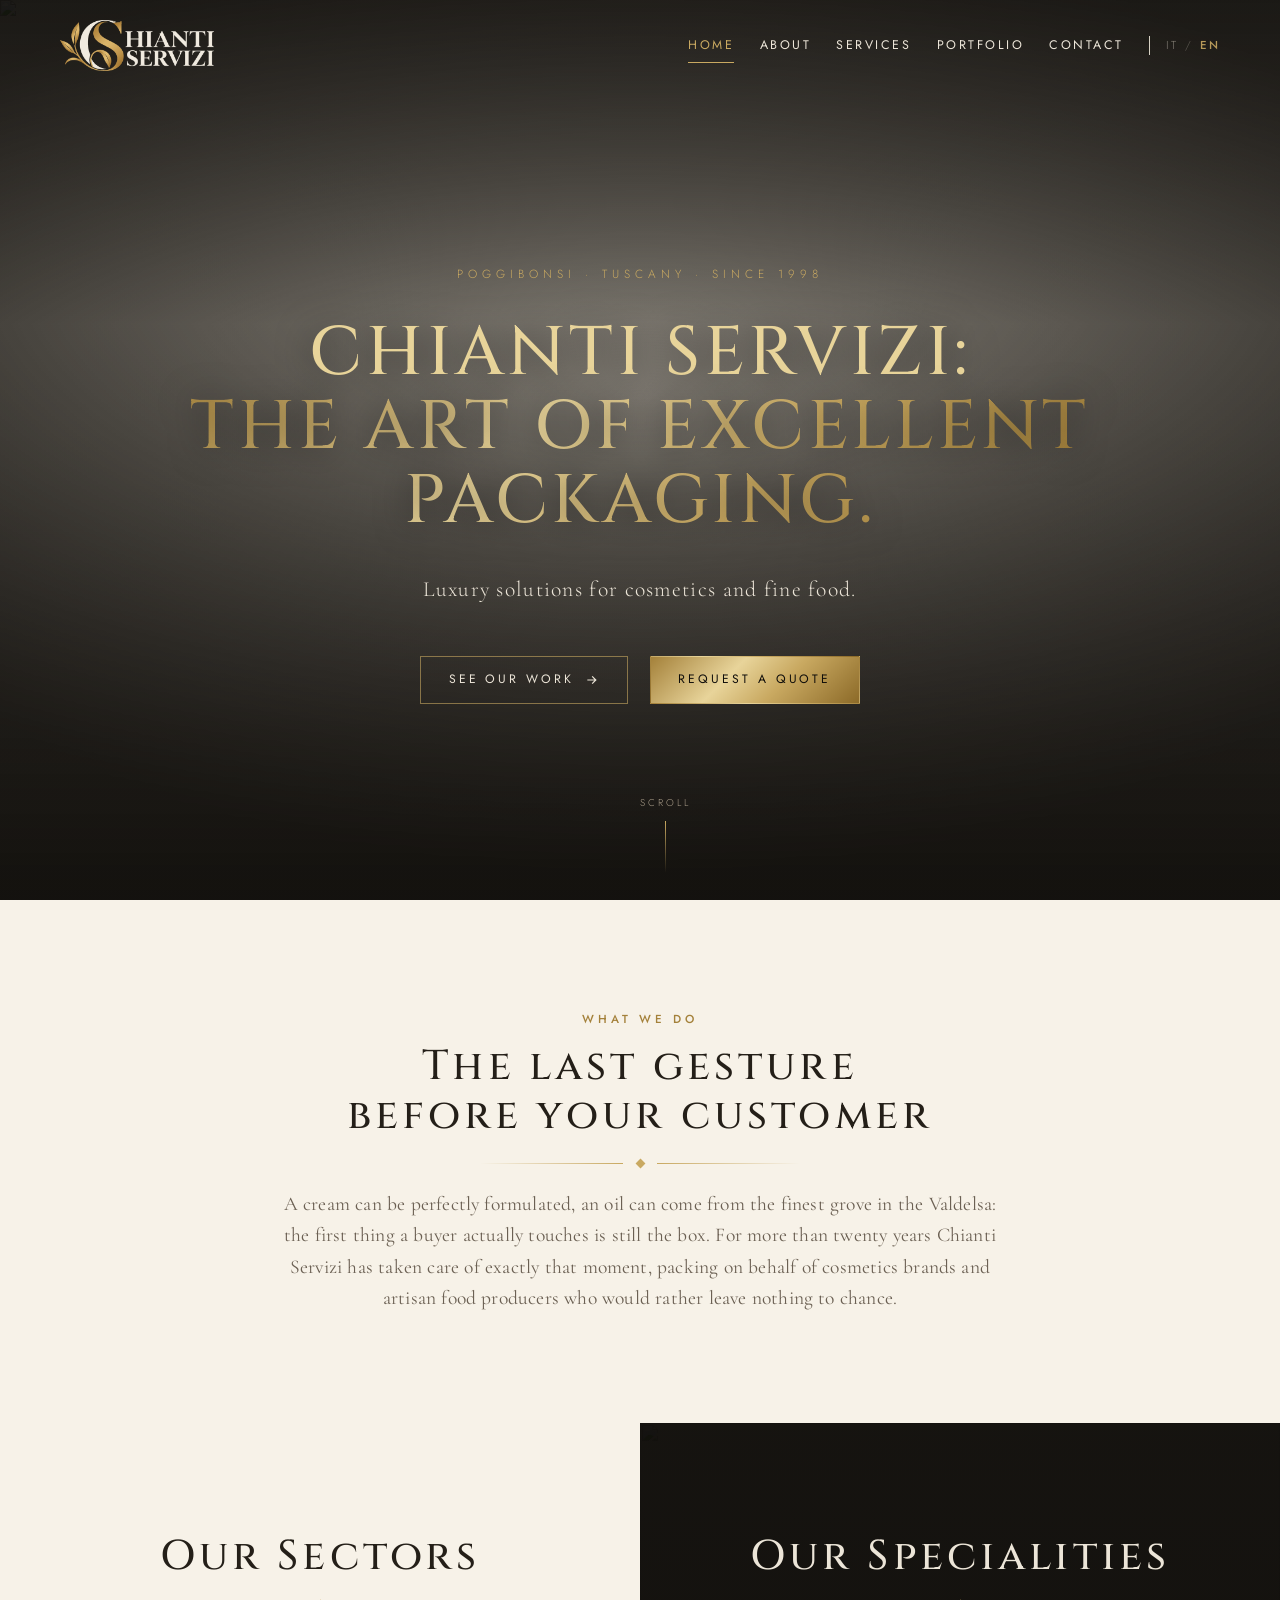
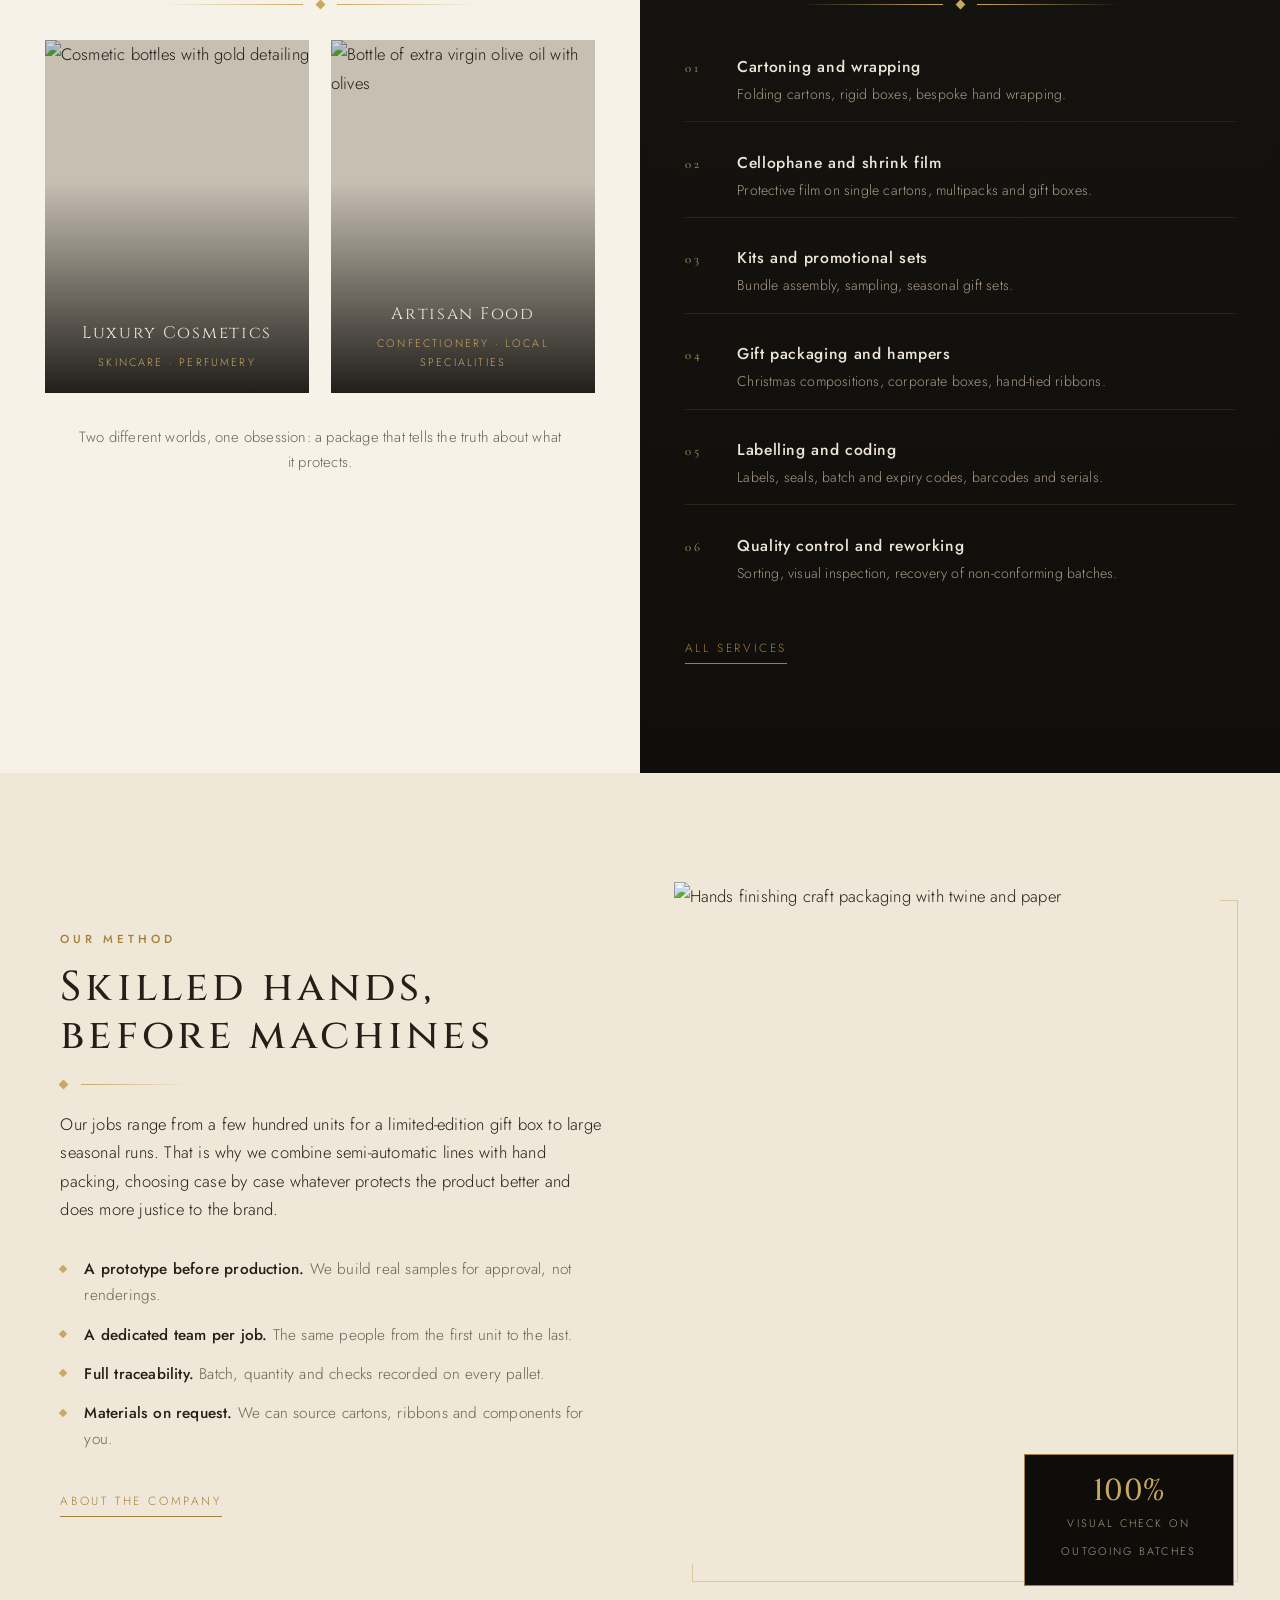
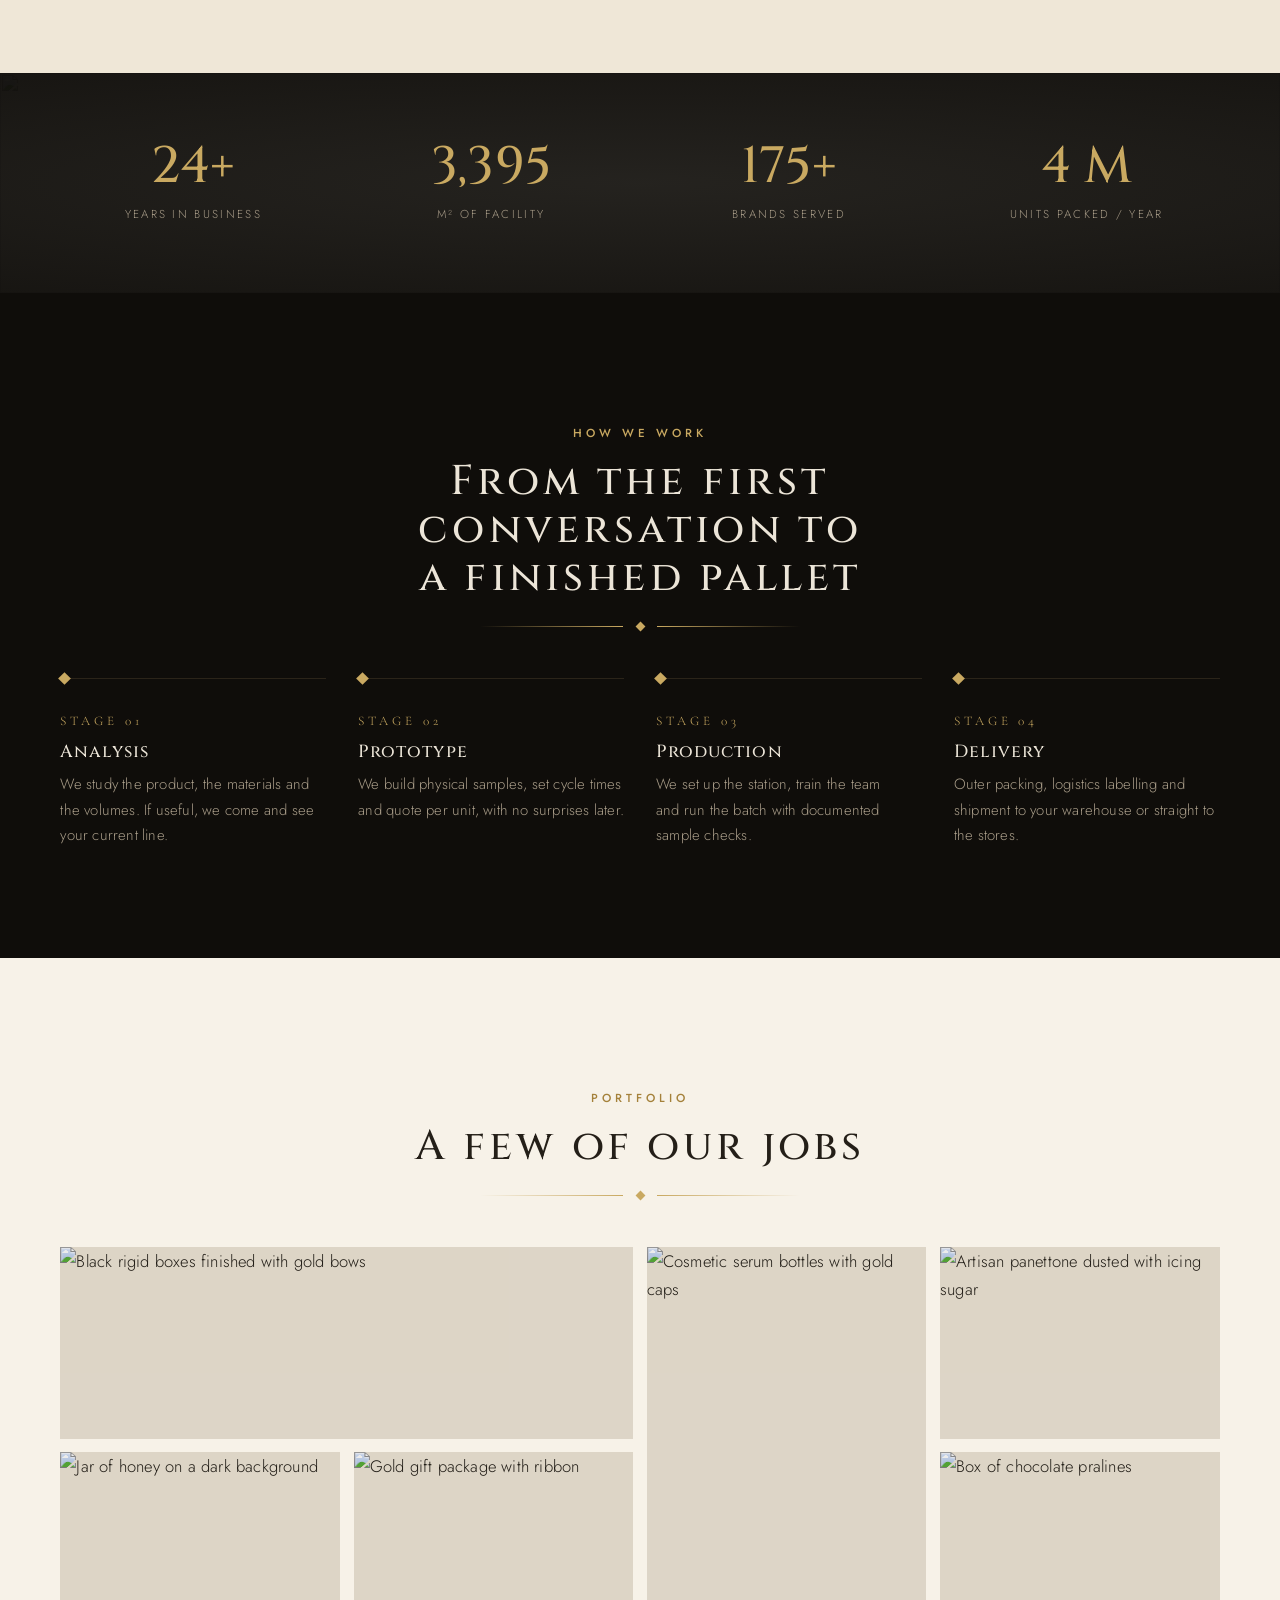
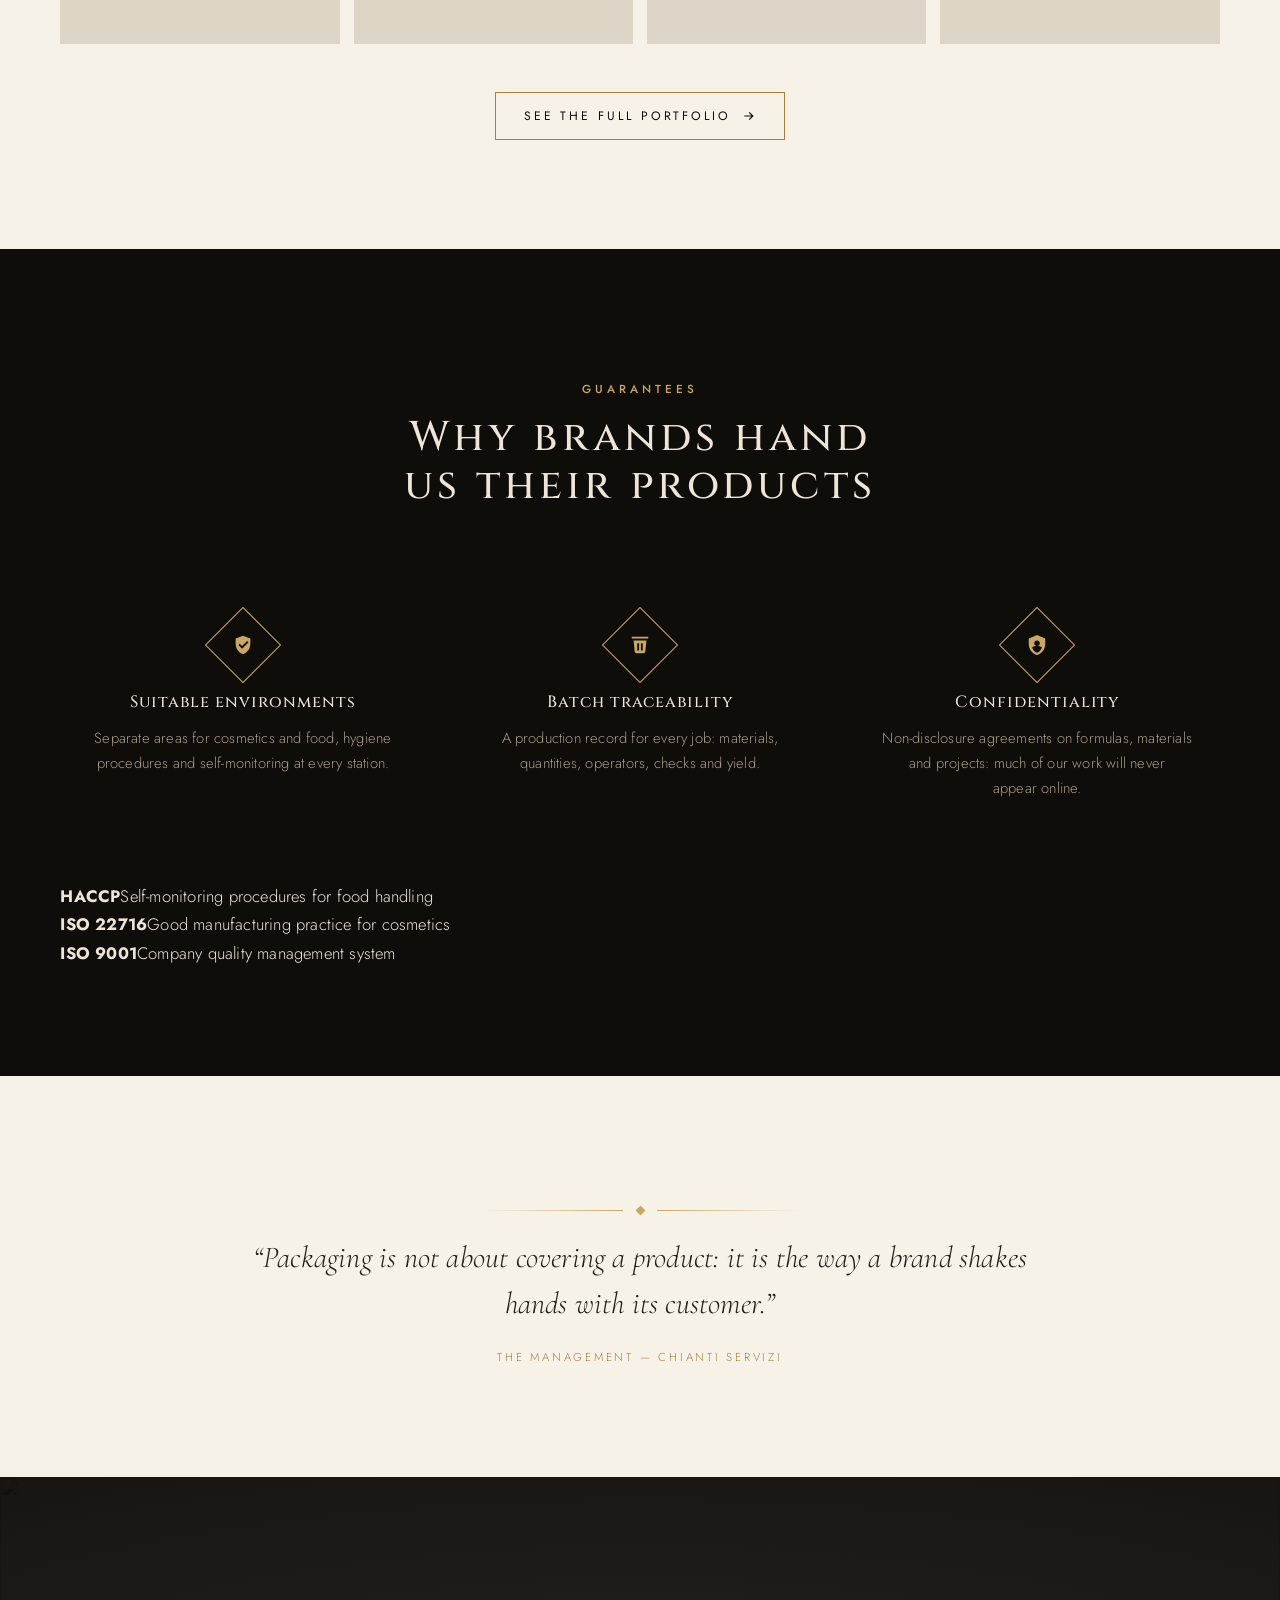
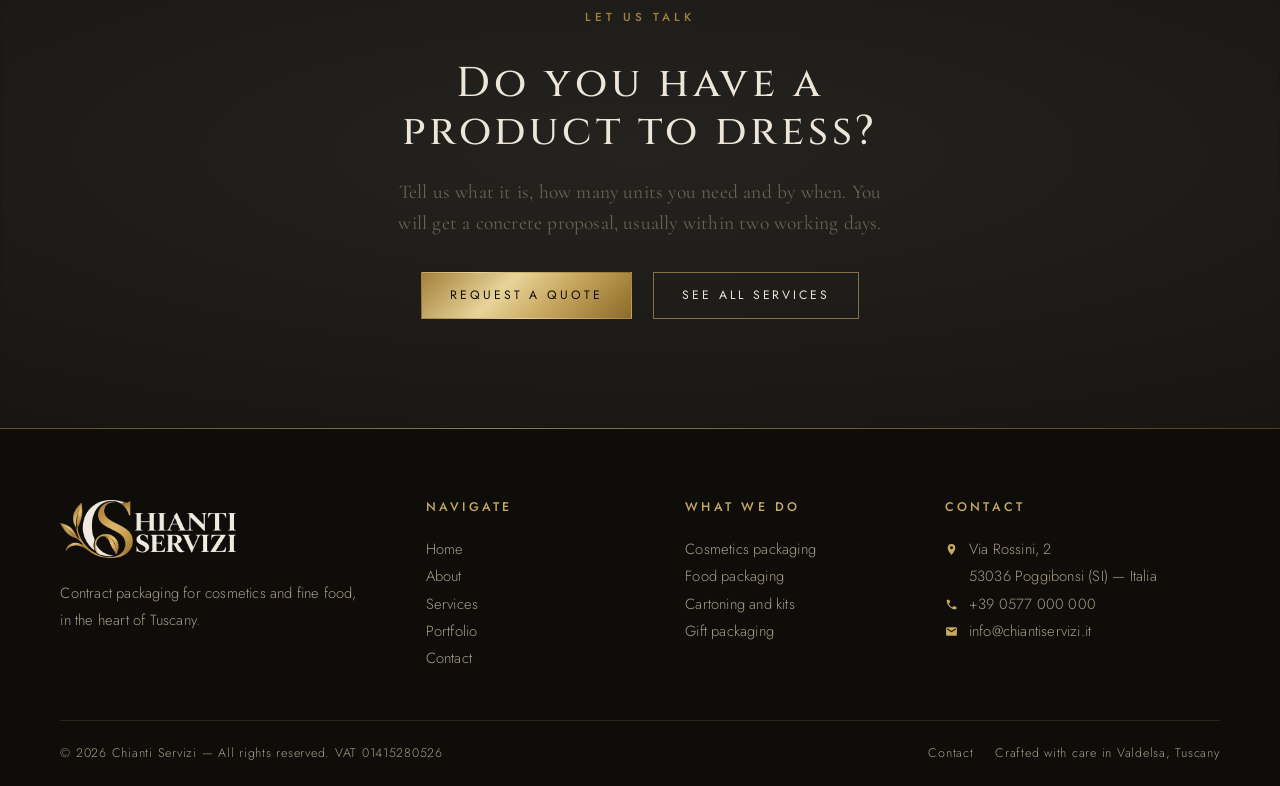
==== en/index.html @ 075366fb "primo push sito chianti servizi" ====
<!DOCTYPE html>
<html lang="en" class="no-js">
<head>
<meta charset="utf-8">
<meta name="viewport" content="width=device-width, initial-scale=1">
<title>Chianti Servizi | Fine Contract Packaging | Cosmetics &amp; Food</title>
<meta name="description" content="Contract packaging for cosmetics and fine food in Poggibonsi, Tuscany. Cartoning, cellophane wrapping, promotional kits, rigid boxes and hand-finished gift packaging.">
<meta name="theme-color" content="#0f0d0a">
<link rel="canonical" href="./index.html">
<link rel="alternate" hreflang="it" href="../index.html">
<link rel="alternate" hreflang="en" href="./index.html">
<link rel="icon" href="../assets/img/favicon-32.png" sizes="32x32">
<link rel="apple-touch-icon" href="../assets/img/apple-touch-icon.png">

<meta property="og:type" content="website">
<meta property="og:locale" content="en_GB">
<meta property="og:title" content="Chianti Servizi | The art of excellent packaging">
<meta property="og:description" content="Luxury packaging solutions for cosmetics and fine food, in the heart of Tuscany.">
<meta property="og:image" content="https://images.unsplash.com/photo-1632452479455-e3d5e3159b63?auto=format&fit=crop&w=1200&h=630&q=80">
<meta name="twitter:card" content="summary_large_image">

<link rel="preconnect" href="https://fonts.googleapis.com">
<link rel="preconnect" href="https://fonts.gstatic.com" crossorigin>
<link rel="preconnect" href="https://images.unsplash.com">
<link href="https://fonts.googleapis.com/css2?family=Cinzel:wght@400;500;600&family=Cormorant+Garamond:ital,wght@0,300;0,400;0,500;1,300;1,400&family=Jost:wght@300;400;500&display=swap" rel="stylesheet">

<link rel="stylesheet" href="../assets/css/base.css">
<link rel="stylesheet" href="../assets/css/layout.css">
<link rel="stylesheet" href="../assets/css/components.css">
<link rel="stylesheet" href="../assets/css/pages/home.css">
<script>document.documentElement.className = document.documentElement.className.replace('no-js', 'has-js');</script>

<script type="application/ld+json">
{
  "@context": "https://schema.org",
  "@type": "LocalBusiness",
  "name": "Chianti Servizi",
  "description": "Contract packaging for the cosmetics and food industries.",
  "address": {
    "@type": "PostalAddress",
    "streetAddress": "Via Rossini, 2",
    "postalCode": "53036",
    "addressLocality": "Poggibonsi",
    "addressRegion": "SI",
    "addressCountry": "IT"
  },
  "geo": { "@type": "GeoCoordinates", "latitude": 43.4686, "longitude": 11.1474 },
  "telephone": "+39 0577 000 000",
  "email": "info@chiantiservizi.it",
  "vatID": "01415280526"
}
</script>
</head>

<body data-lang="en" data-base="../" data-page="home" data-header="over">

<div data-slot="header"></div>
<script src="../assets/js/config.js"></script>
<script src="../assets/js/layout.js"></script>

<noscript>
  <p class="noscript-nav">
    <a href="index.html">Home</a><a href="about.html">About</a><a href="services.html">Services</a><a href="portfolio.html">Portfolio</a><a href="contact.html">Contact</a>
  </p>
</noscript>

<main id="main">

  <!-- ============ HERO ============ -->
  <section class="hero">
    <div class="hero__media">
      <img src="https://images.unsplash.com/photo-1632452479455-e3d5e3159b63?auto=format&fit=crop&w=2000&q=80"
           alt="Cosmetic bottles and jars with gold finishes on a dark background" width="2000" height="1333" fetchpriority="high">
    </div>
    <div class="hero__content">
      <p class="hero__kicker">Poggibonsi &middot; Tuscany &middot; since 1998</p>
      <h1>Chianti Servizi: <span class="gold-text">the art of excellent packaging.</span></h1>
      <p class="hero__sub">Luxury solutions for cosmetics and fine food.</p>
      <div class="hero__actions">
        <a class="btn btn--light" href="portfolio.html">
          See our work
          <svg viewBox="0 0 24 24" aria-hidden="true"><path d="M13 5l7 7-7 7-1.4-1.4 4.6-4.6H4v-2h12.2l-4.6-4.6z"/></svg>
        </a>
        <a class="btn btn--gold" href="contact.html">Request a quote</a>
      </div>
    </div>
    <a class="scroll-cue" href="#manifesto" aria-label="Scroll to the next section">
      <span>Scroll</span>
      <span class="scroll-cue__line" aria-hidden="true"></span>
    </a>
  </section>

  <!-- ============ MANIFESTO ============ -->
  <section class="sec sec--cream" id="manifesto">
    <div class="wrap wrap--narrow center">
      <p class="kicker" data-reveal>What we do</p>
      <h2 data-reveal style="--reveal-delay:80ms">The last gesture before your customer</h2>
      <div class="orn orn--tight" data-reveal style="--reveal-delay:140ms"><i></i></div>
      <p class="lead" data-reveal style="--reveal-delay:200ms">
        A cream can be perfectly formulated, an oil can come from the finest grove in the Valdelsa:
        the first thing a buyer actually touches is still the box. For more than twenty years
        Chianti Servizi has taken care of exactly that moment, packing on behalf of cosmetics brands
        and artisan food producers who would rather leave nothing to chance.
      </p>
    </div>
  </section>

  <!-- ============ SECTORS + SPECIALITIES ============ -->
  <section class="duo">

    <div class="duo__side duo__side--light">
      <div class="duo__inner">
        <h2 data-reveal>Our Sectors</h2>
        <div class="orn" data-reveal><i></i></div>
        <div class="sector-grid" data-reveal-stagger>
          <a class="sector" href="services.html#cosmetics" data-reveal>
            <img src="https://images.unsplash.com/photo-1631730359585-38a4935cbec4?auto=format&fit=crop&w=800&q=80"
                 alt="Cosmetic bottles with gold detailing" width="800" height="1067" loading="lazy">
            <span class="sector__label">Luxury Cosmetics<small>Skincare &middot; Perfumery</small></span>
          </a>
          <a class="sector" href="services.html#food" data-reveal>
            <img src="https://images.unsplash.com/photo-1474979266404-7eaacbcd87c5?auto=format&fit=crop&w=800&q=80"
                 alt="Bottle of extra virgin olive oil with olives" width="800" height="1067" loading="lazy">
            <span class="sector__label">Artisan Food<small>Confectionery &middot; Local specialities</small></span>
          </a>
        </div>
        <p class="duo__note" data-reveal>
          Two different worlds, one obsession: a package that tells the truth about what it protects.
        </p>
      </div>
    </div>

    <div class="duo__side duo__side--dark">
      <img class="duo__bg" src="https://images.unsplash.com/photo-1607344645866-009c320b63e0?auto=format&fit=crop&w=1200&q=70"
           alt="" aria-hidden="true" loading="lazy" width="1200" height="1200">
      <div class="duo__inner">
        <h2 data-reveal>Our Specialities</h2>
        <div class="orn" data-reveal><i></i></div>
        <ul class="spec-list" data-reveal-stagger>
          <li class="spec" data-reveal><span class="spec__n">01</span><span class="spec__txt"><strong>Cartoning and wrapping</strong><span>Folding cartons, rigid boxes, bespoke hand wrapping.</span></span></li>
          <li class="spec" data-reveal><span class="spec__n">02</span><span class="spec__txt"><strong>Cellophane and shrink film</strong><span>Protective film on single cartons, multipacks and gift boxes.</span></span></li>
          <li class="spec" data-reveal><span class="spec__n">03</span><span class="spec__txt"><strong>Kits and promotional sets</strong><span>Bundle assembly, sampling, seasonal gift sets.</span></span></li>
          <li class="spec" data-reveal><span class="spec__n">04</span><span class="spec__txt"><strong>Gift packaging and hampers</strong><span>Christmas compositions, corporate boxes, hand-tied ribbons.</span></span></li>
          <li class="spec" data-reveal><span class="spec__n">05</span><span class="spec__txt"><strong>Labelling and coding</strong><span>Labels, seals, batch and expiry codes, barcodes and serials.</span></span></li>
          <li class="spec" data-reveal><span class="spec__n">06</span><span class="spec__txt"><strong>Quality control and reworking</strong><span>Sorting, visual inspection, recovery of non-conforming batches.</span></span></li>
        </ul>
        <p style="margin-top:var(--sp-4)"><a class="link-more" href="services.html">All services</a></p>
      </div>
    </div>

  </section>

  <!-- ============ METHOD ============ -->
  <section class="sec sec--cream-soft">
    <div class="wrap">
      <div class="split split--rev-mobile">
        <div data-reveal>
          <p class="kicker">Our method</p>
          <h2>Skilled hands, before machines</h2>
          <div class="orn orn--left orn--tight"><i></i></div>
          <p style="margin-bottom:var(--sp-4)">
            Our jobs range from a few hundred units for a limited-edition gift box to large seasonal runs.
            That is why we combine semi-automatic lines with hand packing, choosing case by case
            whatever protects the product better and does more justice to the brand.
          </p>
          <ul class="list-check">
            <li><strong>A prototype before production.</strong> We build real samples for approval, not renderings.</li>
            <li><strong>A dedicated team per job.</strong> The same people from the first unit to the last.</li>
            <li><strong>Full traceability.</strong> Batch, quantity and checks recorded on every pallet.</li>
            <li><strong>Materials on request.</strong> We can source cartons, ribbons and components for you.</li>
          </ul>
          <p style="margin-top:var(--sp-4)"><a class="link-more" href="about.html">About the company</a></p>
        </div>
        <figure class="split__media split__frame" data-reveal style="--reveal-delay:120ms">
          <img src="https://images.unsplash.com/photo-1573568410388-4df3a20517b9?auto=format&fit=crop&w=1000&q=80"
               alt="Hands finishing craft packaging with twine and paper" width="1000" height="1250" loading="lazy">
          <figcaption class="split__badge">
            <strong>100%</strong>
            <span>Visual check on outgoing batches</span>
          </figcaption>
        </figure>
      </div>
    </div>
  </section>

  <!-- ============ NUMBERS ============ -->
  <section class="sec sec--tight band">
    <img class="band__bg" src="https://images.unsplash.com/photo-1611547720347-c1ba6a7dfc8d?auto=format&fit=crop&w=1800&q=70"
         alt="" aria-hidden="true" loading="lazy" width="1800" height="1200">
    <div class="wrap">
      <div class="stats" data-reveal-stagger>
        <div class="stat" data-reveal>
          <div class="stat__value"><span data-count="25">25</span>+</div>
          <p class="stat__label">Years in business</p>
        </div>
        <div class="stat" data-reveal>
          <div class="stat__value"><span data-count="3500">3,500</span></div>
          <p class="stat__label">m&sup2; of facility</p>
        </div>
        <div class="stat" data-reveal>
          <div class="stat__value"><span data-count="180">180</span>+</div>
          <p class="stat__label">Brands served</p>
        </div>
        <div class="stat" data-reveal>
          <div class="stat__value"><span data-count="4">4</span> M</div>
          <p class="stat__label">Units packed / year</p>
        </div>
      </div>
    </div>
  </section>

  <!-- ============ PROCESS ============ -->
  <section class="sec sec--dark">
    <div class="wrap">
      <div class="sec-head">
        <p class="kicker" data-reveal>How we work</p>
        <h2 data-reveal>From the first conversation to a finished pallet</h2>
        <div class="orn orn--tight" data-reveal><i></i></div>
      </div>
      <div class="steps" data-reveal-stagger>
        <article class="step" data-reveal>
          <span class="step__n">Stage 01</span>
          <h3>Analysis</h3>
          <p>We study the product, the materials and the volumes. If useful, we come and see your current line.</p>
        </article>
        <article class="step" data-reveal>
          <span class="step__n">Stage 02</span>
          <h3>Prototype</h3>
          <p>We build physical samples, set cycle times and quote per unit, with no surprises later.</p>
        </article>
        <article class="step" data-reveal>
          <span class="step__n">Stage 03</span>
          <h3>Production</h3>
          <p>We set up the station, train the team and run the batch with documented sample checks.</p>
        </article>
        <article class="step" data-reveal>
          <span class="step__n">Stage 04</span>
          <h3>Delivery</h3>
          <p>Outer packing, logistics labelling and shipment to your warehouse or straight to the stores.</p>
        </article>
      </div>
    </div>
  </section>

  <!-- ============ PORTFOLIO PREVIEW ============ -->
  <section class="sec sec--cream">
    <div class="wrap">
      <div class="sec-head">
        <p class="kicker" data-reveal>Portfolio</p>
        <h2 data-reveal>A few of our jobs</h2>
        <div class="orn orn--tight" data-reveal><i></i></div>
      </div>
      <div class="mosaic" data-reveal>
        <a class="mosaic__wide" href="portfolio.html">
          <img src="https://images.unsplash.com/photo-1697717657359-46433ee8497c?auto=format&fit=crop&w=1200&q=80"
               alt="Black rigid boxes finished with gold bows" width="1200" height="800" loading="lazy">
          <figcaption>Rigid gift boxes</figcaption>
        </a>
        <a class="mosaic__tall" href="portfolio.html">
          <img src="https://images.unsplash.com/photo-1636740599648-ae84f705fc2e?auto=format&fit=crop&w=800&q=80"
               alt="Cosmetic serum bottles with gold caps" width="800" height="1200" loading="lazy">
          <figcaption>Serums and skincare</figcaption>
        </a>
        <a href="portfolio.html">
          <img src="https://images.unsplash.com/photo-1481391145929-5bcf567d5211?auto=format&fit=crop&w=800&q=80"
               alt="Artisan panettone dusted with icing sugar" width="800" height="800" loading="lazy">
          <figcaption>Festive baked goods</figcaption>
        </a>
        <a href="portfolio.html">
          <img src="https://images.unsplash.com/photo-1471943311424-646960669fbc?auto=format&fit=crop&w=800&q=80"
               alt="Jar of honey on a dark background" width="800" height="800" loading="lazy">
          <figcaption>Gourmet specialities</figcaption>
        </a>
        <a href="portfolio.html">
          <img src="https://images.unsplash.com/photo-1513885045260-6b3086b24c17?auto=format&fit=crop&w=800&q=80"
               alt="Gold gift package with ribbon" width="800" height="800" loading="lazy">
          <figcaption>Gift packaging</figcaption>
        </a>
        <a href="portfolio.html">
          <img src="https://images.unsplash.com/photo-1573013792262-761a3e17fb39?auto=format&fit=crop&w=800&q=80"
               alt="Box of chocolate pralines" width="800" height="800" loading="lazy">
          <figcaption>Pralines and chocolate</figcaption>
        </a>
      </div>
      <p class="center" style="margin-top:var(--sp-5)">
        <a class="btn" href="portfolio.html">See the full portfolio
          <svg viewBox="0 0 24 24" aria-hidden="true"><path d="M13 5l7 7-7 7-1.4-1.4 4.6-4.6H4v-2h12.2l-4.6-4.6z"/></svg>
        </a>
      </p>
    </div>
  </section>

  <!-- ============ QUALITY ============ -->
  <section class="sec sec--dark">
    <div class="wrap">
      <div class="sec-head">
        <p class="kicker" data-reveal>Guarantees</p>
        <h2 data-reveal>Why brands hand us their products</h2>
        <div class="orn orn--tight" data-reveal><i></i></div>
      </div>
      <div class="quality" data-reveal-stagger>
        <div class="quality__item" data-reveal>
          <div class="icon-badge" style="margin-inline:auto">
            <svg viewBox="0 0 24 24" aria-hidden="true"><path d="M12 2 4 5v6c0 5 3.4 9.7 8 11 4.6-1.3 8-6 8-11V5l-8-3zm-1 14-4-4 1.4-1.4L11 13.2l5.6-5.6L18 9l-7 7z"/></svg>
          </div>
          <h3>Suitable environments</h3>
          <p>Separate areas for cosmetics and food, hygiene procedures and self-monitoring at every station.</p>
        </div>
        <div class="quality__item" data-reveal>
          <div class="icon-badge" style="margin-inline:auto">
            <svg viewBox="0 0 24 24" aria-hidden="true"><path d="M3 3h18v2H3V3zm2 4h14l-1.2 12.1a2 2 0 0 1-2 1.9H8.2a2 2 0 0 1-2-1.9L5 7zm4 3v8h2v-8H9zm4 0v8h2v-8h-2z"/></svg>
          </div>
          <h3>Batch traceability</h3>
          <p>A production record for every job: materials, quantities, operators, checks and yield.</p>
        </div>
        <div class="quality__item" data-reveal>
          <div class="icon-badge" style="margin-inline:auto">
            <svg viewBox="0 0 24 24" aria-hidden="true"><path d="M12 1 3 5v6c0 5.5 3.8 10.7 9 12 5.2-1.3 9-6.5 9-12V5l-9-4zm0 6a3 3 0 1 1 0 6 3 3 0 0 1 0-6zm0 13.5c-2.5-.8-4.6-3.2-5.4-6 1.5-1 3.4-1.5 5.4-1.5s3.9.5 5.4 1.5c-.8 2.8-2.9 5.2-5.4 6z"/></svg>
          </div>
          <h3>Confidentiality</h3>
          <p>Non-disclosure agreements on formulas, materials and projects: much of our work will never appear online.</p>
        </div>
      </div>
      <div class="certs" style="margin-top:var(--sp-5)" data-reveal-stagger>
        <div class="cert" data-reveal><strong>HACCP</strong><span>Self-monitoring procedures for food handling</span></div>
        <div class="cert" data-reveal><strong>ISO 22716</strong><span>Good manufacturing practice for cosmetics</span></div>
        <div class="cert" data-reveal><strong>ISO 9001</strong><span>Company quality management system</span></div>
      </div>
    </div>
  </section>

  <!-- ============ QUOTE ============ -->
  <section class="sec sec--cream">
    <div class="wrap">
      <figure class="quote" data-reveal>
        <div class="orn orn--tight"><i></i></div>
        <blockquote>&ldquo;Packaging is not about covering a product: it is the way a brand shakes hands with its customer.&rdquo;</blockquote>
        <figcaption>The management &mdash; Chianti Servizi</figcaption>
      </figure>
    </div>
  </section>

  <!-- ============ CTA ============ -->
  <section class="sec band">
    <img class="band__bg" src="https://images.unsplash.com/photo-1592903297149-37fb25202dfa?auto=format&fit=crop&w=1600&q=70"
         alt="" aria-hidden="true" loading="lazy" width="1600" height="1067">
    <div class="wrap">
      <div class="cta-final" data-reveal>
        <p class="kicker">Let us talk</p>
        <h2>Do you have a product to dress?</h2>
        <p class="lead">Tell us what it is, how many units you need and by when. You will get a concrete proposal, usually within two working days.</p>
        <div class="cta-actions">
          <a class="btn btn--gold" href="contact.html">Request a quote</a>
          <a class="btn btn--light" href="services.html">See all services</a>
        </div>
      </div>
    </div>
  </section>

</main>

<div data-slot="footer"></div>

<script src="../assets/js/ui.js" defer></script>
</body>
</html>
---- assets/css/base.css ----
/* ============================================================
   CHIANTI SERVIZI — base.css
   Reset, design tokens, tipografia, utility.
   Caricato per primo su OGNI pagina.
   ============================================================ */

/* ---------- 1. Design tokens ---------- */
:root {
  /* Colori — fondo */
  --c-ink:        #0f0d0a;   /* nero caldo, sezioni scure */
  --c-ink-soft:   #171410;   /* nero elevato (card su scuro) */
  --c-ink-line:   #2b2419;   /* bordi su scuro */
  --c-cream:      #f7f2e8;   /* crema, sezioni chiare */
  --c-cream-soft: #efe7d7;   /* crema profonda (card su chiaro) */
  --c-cream-line: #ded2bb;   /* bordi su chiaro */

  /* Colori — oro */
  --c-gold:       #c9a961;
  --c-gold-deep:  #a4813a;
  --c-gold-light: #e8d49a;
  --grad-gold: linear-gradient(135deg, #a4813a 0%, #e8d49a 38%, #c9a961 62%, #8c6a28 100%);

  /* Colori — testo */
  --t-on-dark:      #ece5d8;
  --t-on-dark-mute: #a89c88;
  --t-on-light:     #241f18;
  --t-on-light-mute:#6b6053;

  /* Tipografia */
  --f-display: 'Cinzel', 'Trajan Pro', 'Times New Roman', serif;
  --f-serif:   'Cormorant Garamond', Georgia, 'Times New Roman', serif;
  --f-body:    'Jost', 'Segoe UI', system-ui, -apple-system, sans-serif;

  /* Scala fluida */
  --fs-hero:  clamp(1.72rem, .85rem + 4.3vw, 5rem);
  --fs-h1:    clamp(1.9rem, 1.2rem + 2.9vw, 3.5rem);
  --fs-h2:    clamp(1.55rem, 1.1rem + 1.9vw, 2.6rem);
  --fs-h3:    clamp(1.15rem, 0.98rem + 0.75vw, 1.5rem);
  --fs-lead:  clamp(1rem, 0.94rem + 0.36vw, 1.22rem);
  --fs-body:  clamp(0.95rem, 0.92rem + 0.16vw, 1.04rem);
  --fs-small: 0.82rem;
  --ls-display: 0.1em;
  --ls-kicker:  0.34em;

  /* Spaziature */
  --sp-1: 0.5rem;  --sp-2: 0.85rem; --sp-3: 1.35rem;
  --sp-4: 2rem;    --sp-5: 3rem;    --sp-6: 4.5rem;
  --sp-section: clamp(3.5rem, 2rem + 6vw, 7.5rem);
  --wrap: 1240px;
  --wrap-narrow: 800px;
  --gutter: clamp(1.15rem, 0.6rem + 2.4vw, 3rem);

  /* Altro */
  --header-h: 92px;
  --header-h-sticky: 68px;
  --radius: 2px;
  --shadow-soft: 0 18px 46px -22px rgba(0,0,0,.55);
  --shadow-lift: 0 30px 60px -26px rgba(0,0,0,.6);
  --ease: cubic-bezier(.22,.61,.36,1);
  --t-fast: .25s var(--ease);
  --t-med:  .45s var(--ease);
}

/* ---------- 2. Reset ---------- */
*, *::before, *::after { box-sizing: border-box; }
* { margin: 0; }
html {
  -webkit-text-size-adjust: 100%;
  scroll-behavior: smooth;
  scroll-padding-top: calc(var(--header-h-sticky) + 12px);
}
body {
  background: var(--c-cream);
  color: var(--t-on-light);
  font-family: var(--f-body);
  font-size: var(--fs-body);
  font-weight: 300;
  line-height: 1.72;
  letter-spacing: .012em;
  -webkit-font-smoothing: antialiased;
  text-rendering: optimizeLegibility;
  overflow-x: hidden;
}
img, picture, svg, video { display: block; max-width: 100%; }
img { height: auto; background: var(--c-cream-soft); }
input, button, textarea, select { font: inherit; color: inherit; }
button { background: none; border: 0; cursor: pointer; }
a { color: inherit; text-decoration: none; }
ul, ol { list-style: none; padding: 0; }
table { border-collapse: collapse; }
:focus-visible {
  outline: 2px solid var(--c-gold);
  outline-offset: 3px;
  border-radius: 2px;
}

/* ---------- 3. Tipografia ---------- */
h1, h2, h3, h4 {
  font-family: var(--f-display);
  font-weight: 500;
  line-height: 1.16;
  letter-spacing: var(--ls-display);
  text-wrap: balance;
}
h1 { font-size: var(--fs-h1); }
h2 { font-size: var(--fs-h2); }
h3 { font-size: var(--fs-h3); letter-spacing: .06em; }
p { text-wrap: pretty; }

.kicker {
  display: block;
  font-family: var(--f-body);
  font-size: clamp(.66rem, .6rem + .16vw, .76rem);
  font-weight: 500;
  letter-spacing: var(--ls-kicker);
  text-transform: uppercase;
  color: var(--c-gold-deep);
  margin-bottom: var(--sp-2);
}
.on-dark .kicker, .sec--dark .kicker { color: var(--c-gold); }

.lead {
  font-size: var(--fs-lead);
  font-family: var(--f-serif);
  font-weight: 400;
  line-height: 1.6;
  color: var(--t-on-light-mute);
  letter-spacing: .01em;
}
.sec--dark .lead, .on-dark .lead { color: var(--t-on-dark-mute); }

.gold-text {
  background: var(--grad-gold);
  -webkit-background-clip: text;
  background-clip: text;
  color: transparent;
}
.italic-accent {
  font-family: var(--f-serif);
  font-style: italic;
  font-weight: 400;
  letter-spacing: .01em;
  text-transform: none;
}

/* ---------- 3b. Niente scroll orizzontale ----------
   Gli elementi di una griglia hanno min-width:auto, cioe la larghezza
   minima del contenuto: una parola lunga come CONFEZIONAMENTO allargherebbe
   la griglia oltre lo schermo. Queste due regole lo impediscono. */
.hero__content, .duo__inner, .wrap,
.split > *, .grid > *, .stats > *, .steps > *, .ops > *, .values > *,
.flow > *, .faq-wrap > *, .contact-grid > *, .sector-block > * {
  min-width: 0;
}
h1, h2, h3, h4, p, li, dd, dt, td, th { overflow-wrap: break-word; }

/* ---------- 4. Utility ---------- */
.wrap { width: 100%; max-width: var(--wrap); margin-inline: auto; padding-inline: var(--gutter); }
.wrap--narrow { max-width: var(--wrap-narrow); }
.center { text-align: center; }
.sr-only {
  position: absolute; width: 1px; height: 1px; padding: 0;
  margin: -1px; overflow: hidden; clip: rect(0 0 0 0); white-space: nowrap; border: 0;
}
.skip-link {
  position: absolute; top: -100px; left: var(--sp-3); z-index: 999;
  background: var(--c-ink); color: var(--c-gold);
  padding: var(--sp-2) var(--sp-3); letter-spacing: .12em;
  font-size: var(--fs-small); text-transform: uppercase;
}
.skip-link:focus { top: var(--sp-2); }
.noscript-nav {
  background: var(--c-ink); color: var(--t-on-dark);
  padding: var(--sp-3) var(--gutter); text-align: center;
  font-size: var(--fs-small); letter-spacing: .1em; text-transform: uppercase;
}
.noscript-nav a { color: var(--c-gold); margin-inline: .6rem; }

/* ---------- 5. Sezioni ---------- */
.sec { padding-block: var(--sp-section); position: relative; }
.sec--tight { padding-block: calc(var(--sp-section) * .62); }
.sec--cream { background: var(--c-cream); }
.sec--cream-soft { background: var(--c-cream-soft); }
.sec--dark { background: var(--c-ink); color: var(--t-on-dark); }
.sec--dark h1, .sec--dark h2, .sec--dark h3 { color: var(--t-on-dark); }
.sec-head { max-width: 720px; margin-inline: auto; margin-bottom: var(--sp-5); text-align: center; }
.sec-head--left { margin-inline: 0; text-align: left; }
.sec-head p { margin-top: var(--sp-3); }

/* ---------- 6. Animazione di ingresso ---------- */
[data-reveal] {
  opacity: 0;
  transform: translateY(26px);
  transition: opacity .85s var(--ease), transform .85s var(--ease);
  transition-delay: var(--reveal-delay, 0ms);
}
[data-reveal].is-visible { opacity: 1; transform: none; }
.no-js [data-reveal] { opacity: 1; transform: none; }

@media (prefers-reduced-motion: reduce) {
  html { scroll-behavior: auto; }
  *, *::before, *::after {
    animation-duration: .01ms !important; animation-iteration-count: 1 !important;
    transition-duration: .01ms !important; scroll-behavior: auto !important;
  }
  [data-reveal] { opacity: 1; transform: none; }
}
---- assets/css/layout.css ----
/* ============================================================
   CHIANTI SERVIZI — layout.css
   Header, navigazione, menu mobile, footer, hero di pagina.
   Questi blocchi sono generati da assets/js/layout.js.
   ============================================================ */

/* ---------- Header ---------- */
.site-header {
  position: fixed; inset: 0 0 auto 0; z-index: 100;
  height: var(--header-h);
  display: flex; align-items: center;
  background: transparent;
  transition: height var(--t-med), background var(--t-med),
              box-shadow var(--t-med), border-color var(--t-med);
  border-bottom: 1px solid transparent;
}
.site-header__inner {
  width: 100%; max-width: var(--wrap); margin-inline: auto;
  padding-inline: var(--gutter);
  display: flex; align-items: center; justify-content: space-between; gap: var(--sp-3);
}
/* Su pagine con hero scuro parte trasparente, con testo chiaro */
.site-header--over { color: var(--t-on-dark); }
.site-header.is-stuck {
  height: var(--header-h-sticky);
  background: rgba(247,242,232,.96);
  backdrop-filter: blur(14px);
  -webkit-backdrop-filter: blur(14px);
  border-bottom-color: var(--c-cream-line);
  box-shadow: 0 10px 34px -28px rgba(0,0,0,.7);
  color: var(--t-on-light);
}
/* Pagine senza hero a tutto schermo: header solido da subito */
.site-header--solid {
  position: sticky; height: var(--header-h-sticky);
  background: rgba(247,242,232,.96);
  backdrop-filter: blur(14px); -webkit-backdrop-filter: blur(14px);
  border-bottom-color: var(--c-cream-line);
  color: var(--t-on-light);
}

/* ---------- Logo ----------
   Due file PNG con lettering scuro o chiaro: il contesto decide quale
   mostrare. Vedi logoMark() in assets/js/layout.js. */
.logo { display: flex; align-items: center; flex-shrink: 0; }
.logo__img {
  height: clamp(42px, 38px + 1vw, 54px); width: auto;
  background: none; /* il PNG e trasparente: niente placeholder dietro */
  transition: height var(--t-med);
}
.is-stuck .logo__img, .site-header--solid .logo__img { height: 38px; }
.logo__img--on-dark { display: none; }

/* fondi scuri: header trasparente sopra l'hero, footer, menu mobile */
.site-header--over:not(.is-stuck) .logo__img--on-dark,
.site-footer .logo__img--on-dark { display: block; }
.site-header--over:not(.is-stuck) .logo__img--on-light,
.site-footer .logo__img--on-light { display: none; }

.site-footer .logo__img { height: 58px; }

/* ---------- Nav desktop ---------- */
.nav { display: flex; align-items: center; gap: clamp(1rem, .3rem + 1.6vw, 2.1rem); }
.nav__link {
  position: relative;
  font-size: .78rem; font-weight: 400;
  letter-spacing: .2em; text-transform: uppercase;
  padding-block: .45rem; white-space: nowrap;
  transition: color var(--t-fast);
}
.nav__link::after {
  content: ''; position: absolute; left: 0; bottom: 0;
  width: 100%; height: 1px; background: var(--c-gold);
  transform: scaleX(0); transform-origin: right;
  transition: transform var(--t-med);
}
.nav__link:hover { color: var(--c-gold); }
.nav__link:hover::after { transform: scaleX(1); transform-origin: left; }
.nav__link.is-current { color: var(--c-gold-deep); }
.site-header--over:not(.is-stuck) .nav__link.is-current { color: var(--c-gold); }
.nav__link.is-current::after { transform: scaleX(1); }

/* ---------- Switcher lingua ---------- */
.lang {
  display: flex; align-items: center; gap: .45rem;
  font-size: .72rem; letter-spacing: .16em; text-transform: uppercase;
  padding-left: clamp(.6rem, .2rem + 1vw, 1.4rem);
  border-left: 1px solid currentColor;
  opacity: .9;
}
.lang__item { opacity: .55; transition: opacity var(--t-fast), color var(--t-fast); }
.lang__item:hover { opacity: 1; color: var(--c-gold); }
.lang__item.is-active { opacity: 1; color: var(--c-gold-deep); font-weight: 500; }
.site-header--over:not(.is-stuck) .lang__item.is-active { color: var(--c-gold); }
.lang__sep { opacity: .35; }

/* ---------- Toggle mobile ---------- */
.burger {
  display: none; width: 44px; height: 44px; position: relative; z-index: 210;
  margin-right: -10px;
}
.burger span {
  position: absolute; left: 10px; width: 24px; height: 1.5px;
  background: currentColor;
  transition: transform var(--t-med), opacity var(--t-fast), width var(--t-med);
}
.burger span:nth-child(1) { top: 16px; }
.burger span:nth-child(2) { top: 22px; width: 17px; }
.burger span:nth-child(3) { top: 28px; }
.is-menu-open .burger { color: var(--t-on-dark); }
.is-menu-open .burger span:nth-child(1) { transform: translateY(6px) rotate(45deg); }
.is-menu-open .burger span:nth-child(2) { opacity: 0; }
.is-menu-open .burger span:nth-child(3) { transform: translateY(-6px) rotate(-45deg); }

/* ---------- Menu mobile ---------- */
.mobile-menu {
  position: fixed; inset: 0; z-index: 200;
  background: var(--c-ink); color: var(--t-on-dark);
  display: flex; flex-direction: column; justify-content: center;
  padding: var(--sp-6) var(--gutter) var(--sp-5);
  opacity: 0; visibility: hidden;
  clip-path: circle(0% at calc(100% - 42px) 46px);
  transition: clip-path .6s var(--ease), opacity .35s var(--ease), visibility .6s;
}
.mobile-menu.is-open { opacity: 1; visibility: visible; clip-path: circle(150% at calc(100% - 42px) 46px); }
.mobile-menu__list { display: flex; flex-direction: column; gap: clamp(.4rem, .1rem + 1.4vh, 1rem); }
.mobile-menu__link {
  font-family: var(--f-display); font-size: clamp(1.35rem, 1rem + 3.2vw, 2.1rem);
  letter-spacing: .1em; text-transform: uppercase;
  padding-block: .3rem;
  opacity: 0; transform: translateX(-18px);
  transition: opacity .5s var(--ease), transform .5s var(--ease), color var(--t-fast);
}
.mobile-menu.is-open .mobile-menu__link { opacity: 1; transform: none; }
.mobile-menu__link.is-current, .mobile-menu__link:hover { color: var(--c-gold); }
.mobile-menu__foot {
  margin-top: var(--sp-5); padding-top: var(--sp-4);
  border-top: 1px solid var(--c-ink-line);
  display: flex; flex-wrap: wrap; gap: var(--sp-3) var(--sp-4);
  justify-content: space-between; align-items: center;
  font-size: var(--fs-small); letter-spacing: .1em;
}
.mobile-menu__foot a:hover { color: var(--c-gold); }
.mobile-menu .lang { border-left: 0; padding-left: 0; }

@media (max-width: 960px) {
  .nav, .site-header .lang { display: none; }
  .burger { display: block; }
}

/* ---------- Hero di pagina (pagine interne) ---------- */
.page-hero {
  position: relative; min-height: clamp(300px, 46vh, 460px);
  display: grid; align-items: end;
  padding-top: calc(var(--header-h-sticky) + var(--sp-5));
  padding-bottom: var(--sp-5);
  background: var(--c-ink); color: var(--t-on-dark); overflow: hidden;
}
.page-hero__bg {
  position: absolute; inset: 0; width: 100%; height: 100%;
  object-fit: cover; opacity: .42; filter: saturate(.72) contrast(1.05);
}
.page-hero::after {
  content: ''; position: absolute; inset: 0;
  background: linear-gradient(180deg, rgba(15,13,10,.86) 0%, rgba(15,13,10,.5) 45%, rgba(15,13,10,.94) 100%);
}
.page-hero__inner { position: relative; z-index: 2; }
.page-hero h1 { margin-top: var(--sp-2); }
.page-hero .lead { margin-top: var(--sp-3); max-width: 60ch; }

/* ---------- Breadcrumb ---------- */
.crumbs {
  font-size: .72rem; letter-spacing: .18em; text-transform: uppercase;
  color: var(--t-on-dark-mute); display: flex; flex-wrap: wrap; gap: .5rem; align-items: center;
}
.crumbs a:hover { color: var(--c-gold); }
.crumbs span[aria-hidden] { color: var(--c-gold); opacity: .65; }

/* ---------- Footer ---------- */
.site-footer {
  background: var(--c-ink); color: var(--t-on-dark);
  padding-top: var(--sp-6); position: relative;
}
.site-footer::before {
  content: ''; position: absolute; inset: 0 0 auto 0; height: 1px;
  background: var(--grad-gold); opacity: .55;
}
.footer-grid {
  display: grid; gap: var(--sp-5);
  grid-template-columns: 1.5fr 1fr 1fr 1.3fr;
  padding-bottom: var(--sp-5);
}
.footer-col h4 {
  font-size: .78rem; letter-spacing: .26em; text-transform: uppercase;
  color: var(--c-gold); margin-bottom: var(--sp-3);
  font-family: var(--f-body); font-weight: 500;
}
.footer-col p, .footer-col li { color: var(--t-on-dark-mute); font-size: .92rem; line-height: 1.85; }
.footer-col a { transition: color var(--t-fast); }
.footer-col a:hover { color: var(--c-gold); }
.footer-col .logo { margin-bottom: var(--sp-3); color: var(--t-on-dark); }
.footer-note { font-size: .86rem; color: var(--t-on-dark-mute); max-width: 34ch; }
.footer-contact li { display: flex; gap: .7rem; align-items: baseline; }
.footer-contact svg { width: 13px; flex-shrink: 0; fill: var(--c-gold); position: relative; top: 2px; }
.footer-bar {
  border-top: 1px solid var(--c-ink-line);
  padding-block: var(--sp-3);
  display: flex; flex-wrap: wrap; gap: var(--sp-2) var(--sp-4);
  justify-content: space-between; align-items: center;
  font-size: .78rem; color: var(--t-on-dark-mute); letter-spacing: .06em;
}
.footer-bar a:hover { color: var(--c-gold); }
.footer-bar__links { display: flex; flex-wrap: wrap; gap: var(--sp-3); }

@media (max-width: 900px) { .footer-grid { grid-template-columns: 1fr 1fr; } }
@media (max-width: 560px) { .footer-grid { grid-template-columns: 1fr; gap: var(--sp-4); } }

/* ---------- Back to top ---------- */
.to-top {
  position: fixed; right: clamp(1rem, .4rem + 1.6vw, 2rem);
  bottom: clamp(1rem, .4rem + 1.6vw, 2rem);
  width: 46px; height: 46px; z-index: 90;
  display: grid; place-items: center;
  background: var(--c-ink); color: var(--c-gold);
  border: 1px solid var(--c-gold-deep); border-radius: 50%;
  opacity: 0; transform: translateY(14px); pointer-events: none;
  transition: opacity var(--t-med), transform var(--t-med), background var(--t-fast);
}
.to-top.is-visible { opacity: .92; transform: none; pointer-events: auto; }
.to-top:hover { background: var(--c-gold-deep); color: var(--c-ink); }
.to-top svg { width: 15px; fill: currentColor; }
---- assets/css/components.css ----
/* ============================================================
   CHIANTI SERVIZI — components.css
   Elementi riutilizzati in piu pagine: bottoni, card, ornamenti,
   griglie, numeri, accordion, lightbox, form.
   ============================================================ */

/* ---------- Bottoni ---------- */
.btn {
  --btn-fg: var(--c-ink);
  --btn-bd: var(--c-gold-deep);
  position: relative; display: inline-flex; align-items: center; gap: .7rem;
  padding: 1.02em 2.3em;
  font-size: .76rem; font-weight: 400;
  letter-spacing: .24em; text-transform: uppercase;
  color: var(--btn-fg); border: 1px solid var(--btn-bd);
  background: transparent; overflow: hidden; isolation: isolate;
  transition: color var(--t-med), border-color var(--t-med);
}
.btn::before {
  content: ''; position: absolute; inset: 0; z-index: -1;
  background: var(--grad-gold);
  transform: translateY(101%); transition: transform var(--t-med);
}
.btn:hover::before { transform: none; }
.btn:hover { color: var(--c-ink); border-color: transparent; }
.btn svg { width: 14px; fill: currentColor; transition: transform var(--t-med); }
.btn:hover svg { transform: translateX(4px); }

.btn--gold { background: var(--grad-gold); color: var(--c-ink); border-color: transparent; }
.btn--gold::before { background: var(--c-ink); }
.btn--gold:hover { color: var(--c-gold-light); }
.btn--light { --btn-fg: var(--t-on-dark); --btn-bd: rgba(201,169,97,.6); }
.btn--sm { padding: .85em 1.7em; font-size: .7rem; }

.link-more {
  display: inline-flex; align-items: center; gap: .55rem;
  font-size: .74rem; letter-spacing: .22em; text-transform: uppercase;
  color: var(--c-gold-deep); padding-bottom: .3rem;
  border-bottom: 1px solid currentColor;
  transition: gap var(--t-fast), color var(--t-fast);
}
.link-more:hover { gap: 1rem; color: var(--c-gold); }
.sec--dark .link-more, .on-dark .link-more { color: var(--c-gold); }

/* ---------- Ornamenti ---------- */
.orn {
  display: flex; align-items: center; justify-content: center; gap: .85rem;
  color: var(--c-gold); margin-inline: auto; width: min(320px, 70%);
}
.orn::before, .orn::after {
  content: ''; height: 1px; flex: 1;
  background: linear-gradient(90deg, transparent, currentColor);
}
.orn::after { background: linear-gradient(90deg, currentColor, transparent); }
.orn i {
  width: 7px; height: 7px; background: currentColor;
  transform: rotate(45deg); flex-shrink: 0;
}
.orn--left { margin-inline: 0; justify-content: flex-start; width: 132px; }
.orn--left::before { display: none; }
.orn--tight { margin-block: var(--sp-3); }

.rule-gold { height: 1px; background: var(--grad-gold); opacity: .5; border: 0; }

/* ---------- Card generiche ---------- */
.card {
  position: relative; background: var(--c-cream);
  border: 1px solid var(--c-cream-line);
  padding: var(--sp-4);
  transition: transform var(--t-med), box-shadow var(--t-med), border-color var(--t-med);
}
.card:hover { transform: translateY(-5px); box-shadow: var(--shadow-soft); border-color: var(--c-gold); }
.sec--dark .card, .card--dark {
  background: var(--c-ink-soft); border-color: var(--c-ink-line); color: var(--t-on-dark);
}
.sec--dark .card:hover, .card--dark:hover { border-color: var(--c-gold-deep); }
.card h3 { margin-bottom: var(--sp-2); }
.card p { color: var(--t-on-light-mute); font-size: .95rem; }
.sec--dark .card p, .card--dark p { color: var(--t-on-dark-mute); }

.card__num {
  font-family: var(--f-serif); font-size: 2.6rem; line-height: 1;
  color: var(--c-gold); opacity: .55; display: block; margin-bottom: var(--sp-2);
}

/* Card con immagine + overlay */
.card-media {
  position: relative; display: block; overflow: hidden;
  background: var(--c-ink); color: var(--t-on-dark);
  aspect-ratio: 4 / 5;
}
.card-media img {
  position: absolute; inset: 0; width: 100%; height: 100%;
  object-fit: cover; opacity: .72;
  transition: transform 1.1s var(--ease), opacity var(--t-med);
}
.card-media::after {
  content: ''; position: absolute; inset: 0;
  background: linear-gradient(180deg, rgba(15,13,10,.1) 25%, rgba(15,13,10,.88) 100%);
}
.card-media:hover img { transform: scale(1.07); opacity: .85; }
.card-media__body {
  position: absolute; inset: auto 0 0 0; z-index: 2;
  padding: var(--sp-4); display: grid; gap: var(--sp-2);
}
.card-media__body h3 { color: var(--t-on-dark); }
.card-media__body p { color: var(--t-on-dark-mute); font-size: .93rem; }

/* ---------- Icone servizio ---------- */
.icon-badge {
  width: 54px; height: 54px; display: grid; place-items: center;
  border: 1px solid var(--c-gold-deep); color: var(--c-gold-deep);
  transform: rotate(45deg); margin-bottom: var(--sp-3);
}
.icon-badge svg { width: 22px; height: 22px; transform: rotate(-45deg); fill: currentColor; }
.sec--dark .icon-badge, .on-dark .icon-badge { border-color: var(--c-gold); color: var(--c-gold); }

/* ---------- Griglie ---------- */
.grid { display: grid; gap: var(--sp-4); }
.grid--2 { grid-template-columns: repeat(2, 1fr); }
.grid--3 { grid-template-columns: repeat(3, 1fr); }
.grid--4 { grid-template-columns: repeat(4, 1fr); }
@media (max-width: 900px) {
  .grid--3, .grid--4 { grid-template-columns: repeat(2, 1fr); }
}
@media (max-width: 600px) {
  .grid--2, .grid--3, .grid--4 { grid-template-columns: 1fr; }
}

/* Blocco testo + immagine affiancati */
.split {
  display: grid; gap: clamp(2rem, 1rem + 4vw, 5rem);
  grid-template-columns: 1fr 1fr; align-items: center;
}
.split--wide-text { grid-template-columns: 1.15fr .85fr; }
.split__media { position: relative; }
.split__media img { width: 100%; aspect-ratio: 4 / 5; object-fit: cover; }
.split__media--tall img { aspect-ratio: 3 / 4; }
.split__media--wide img { aspect-ratio: 5 / 4; }
.split__frame::before {
  content: ''; position: absolute; inset: 18px -18px -18px 18px;
  border: 1px solid var(--c-gold); opacity: .5; z-index: -1;
}
.split__media { z-index: 1; }
.split__badge {
  position: absolute; right: -14px; bottom: -22px;
  background: var(--c-ink); color: var(--c-gold);
  border: 1px solid var(--c-gold-deep);
  padding: var(--sp-3) var(--sp-4); text-align: center; max-width: 210px;
}
.split__badge strong {
  display: block; font-family: var(--f-display); font-size: 1.9rem;
  font-weight: 500; line-height: 1;
}
.split__badge span {
  font-size: .68rem; letter-spacing: .2em; text-transform: uppercase;
  color: var(--t-on-dark-mute);
}
@media (max-width: 860px) {
  .split, .split--wide-text { grid-template-columns: 1fr; }
  .split--rev-mobile .split__media { order: -1; }
  .split__badge { right: auto; left: var(--sp-3); }
}

/* ---------- Elenchi con spunta ----------
   Il rombo e posizionato in assoluto: cosi il testo resta un flusso
   inline normale e <strong> non diventa un elemento flex a se stante. */
.list-check { display: grid; gap: .8rem; }
.list-check li {
  position: relative; padding-left: 1.5rem;
  font-size: .96rem; color: var(--t-on-light-mute);
}
.sec--dark .list-check li, .on-dark .list-check li { color: var(--t-on-dark-mute); }
.list-check li::before {
  content: ''; position: absolute; left: 0; top: .62em;
  width: 6px; height: 6px; background: var(--c-gold); transform: rotate(45deg);
}
.list-check strong { color: var(--t-on-light); font-weight: 500; }
.sec--dark .list-check strong, .on-dark .list-check strong { color: var(--t-on-dark); }

/* ---------- Fascia numeri ---------- */
.stats {
  display: grid; grid-template-columns: repeat(4, 1fr);
  gap: var(--sp-4); text-align: center;
}
.stat__value {
  font-family: var(--f-display); font-weight: 500;
  font-size: clamp(2rem, 1.3rem + 2.4vw, 3.2rem);
  line-height: 1; color: var(--c-gold);
}
.stat__label {
  margin-top: var(--sp-2); font-size: .72rem;
  letter-spacing: .2em; text-transform: uppercase; color: var(--t-on-dark-mute);
}
@media (max-width: 720px) { .stats { grid-template-columns: repeat(2, 1fr); gap: var(--sp-5) var(--sp-3); } }

/* Fascia con immagine di sfondo */
.band {
  position: relative; background: var(--c-ink); color: var(--t-on-dark); overflow: hidden;
}
.band__bg {
  position: absolute; inset: 0; width: 100%; height: 100%;
  object-fit: cover; opacity: .26; filter: saturate(.6);
}
.band::after {
  content: ''; position: absolute; inset: 0;
  background: radial-gradient(120% 80% at 50% 50%, rgba(15,13,10,.62) 0%, rgba(15,13,10,.93) 100%);
}
.band > .wrap { position: relative; z-index: 2; }

/* ---------- Timeline / processo ---------- */
.steps { display: grid; gap: var(--sp-4); grid-template-columns: repeat(4, 1fr); counter-reset: step; }
.step { position: relative; padding-top: var(--sp-4); counter-increment: step; }
.step::before {
  content: ''; position: absolute; top: 0; left: 0; right: 0; height: 1px;
  background: var(--c-ink-line);
}
.step::after {
  content: ''; position: absolute; top: -4px; left: 0;
  width: 9px; height: 9px; background: var(--c-gold); transform: rotate(45deg);
}
.step__n {
  font-family: var(--f-serif); font-size: .82rem; letter-spacing: .3em;
  color: var(--c-gold); text-transform: uppercase; display: block; margin-bottom: .6rem;
}
.step h3 { font-size: 1.1rem; margin-bottom: .6rem; }
.step p { font-size: .93rem; color: var(--t-on-dark-mute); }
@media (max-width: 900px) { .steps { grid-template-columns: repeat(2, 1fr); gap: var(--sp-5) var(--sp-4); } }
@media (max-width: 520px) { .steps { grid-template-columns: 1fr; } }

/* ---------- Accordion ---------- */
.acc { border-top: 1px solid var(--c-cream-line); }
.acc__item { border-bottom: 1px solid var(--c-cream-line); }
.acc__btn {
  width: 100%; display: flex; align-items: center; justify-content: space-between; gap: var(--sp-3);
  padding: var(--sp-3) 0; text-align: left;
  font-family: var(--f-display); font-size: 1.02rem; letter-spacing: .05em;
  transition: color var(--t-fast);
}
.acc__btn:hover { color: var(--c-gold-deep); }
.acc__ico { position: relative; width: 14px; height: 14px; flex-shrink: 0; }
.acc__ico::before, .acc__ico::after {
  content: ''; position: absolute; inset: 50% 0 auto 0; height: 1px;
  background: var(--c-gold-deep); transition: transform var(--t-med);
}
.acc__ico::after { transform: rotate(90deg); }
.acc__btn[aria-expanded="true"] .acc__ico::after { transform: rotate(0); }
.acc__panel { overflow: hidden; height: 0; transition: height var(--t-med); }
.acc__panel > div { padding-bottom: var(--sp-3); color: var(--t-on-light-mute); font-size: .96rem; max-width: 72ch; }

/* ---------- Lightbox ---------- */
.lb {
  position: fixed; inset: 0; z-index: 300;
  background: rgba(10,8,6,.96);
  display: grid; place-items: center; padding: clamp(1rem, 4vw, 3rem);
  opacity: 0; visibility: hidden; transition: opacity var(--t-med), visibility var(--t-med);
}
.lb.is-open { opacity: 1; visibility: visible; }
.lb__fig { max-width: min(1100px, 100%); max-height: 100%; display: grid; gap: var(--sp-3); }
.lb__fig img {
  max-height: 76vh; width: auto; margin-inline: auto; object-fit: contain;
  border: 1px solid var(--c-ink-line);
}
.lb__cap { text-align: center; color: var(--t-on-dark-mute); font-size: .88rem; letter-spacing: .08em; }
.lb__cap strong { display: block; color: var(--c-gold); font-family: var(--f-display); letter-spacing: .12em; margin-bottom: .3rem; }
.lb__btn {
  position: absolute; color: var(--t-on-dark); width: 48px; height: 48px;
  display: grid; place-items: center; border: 1px solid var(--c-ink-line);
  transition: color var(--t-fast), border-color var(--t-fast);
}
.lb__btn:hover { color: var(--c-gold); border-color: var(--c-gold-deep); }
.lb__btn svg { width: 16px; fill: currentColor; }
.lb__close { top: clamp(1rem, 3vw, 2rem); right: clamp(1rem, 3vw, 2rem); }
.lb__prev { left: clamp(.5rem, 2vw, 2rem); top: 50%; transform: translateY(-50%); }
.lb__next { right: clamp(.5rem, 2vw, 2rem); top: 50%; transform: translateY(-50%); }

/* ---------- Form ---------- */
.field { display: grid; gap: .5rem; margin-bottom: var(--sp-3); }
.field label {
  font-size: .7rem; letter-spacing: .2em; text-transform: uppercase; color: var(--t-on-light-mute);
}
.field .req { color: var(--c-gold-deep); }
.field input, .field textarea, .field select {
  width: 100%; padding: .85rem 1rem;
  background: var(--c-cream); color: var(--t-on-light);
  border: 1px solid var(--c-cream-line); border-radius: var(--radius);
  font-size: .96rem; font-weight: 300;
  transition: border-color var(--t-fast), background var(--t-fast);
}
.field textarea { min-height: 150px; resize: vertical; }
.field input:focus, .field textarea:focus, .field select:focus {
  outline: none; border-color: var(--c-gold); background: #fff;
}
.field input::placeholder, .field textarea::placeholder { color: #a79b88; }
.field--error input, .field--error textarea, .field--error select { border-color: #a4402f; }
.field__err { font-size: .78rem; color: #a4402f; letter-spacing: .04em; display: none; }
.field--error .field__err { display: block; }
.form-row { display: grid; gap: 0 var(--sp-3); grid-template-columns: 1fr 1fr; }
@media (max-width: 600px) { .form-row { grid-template-columns: 1fr; } }
.form-consent { display: flex; gap: .75rem; align-items: flex-start; margin-block: var(--sp-3); }
.form-consent input { width: 17px; height: 17px; margin-top: .25rem; accent-color: var(--c-gold-deep); flex-shrink: 0; }
.form-consent label { font-size: .84rem; letter-spacing: 0; text-transform: none; line-height: 1.6; }
.form-consent a { text-decoration: underline; text-underline-offset: 3px; }
.form-note { font-size: .82rem; color: var(--t-on-light-mute); margin-top: var(--sp-3); }
.form-status {
  margin-top: var(--sp-3); padding: var(--sp-3);
  border-left: 2px solid var(--c-gold); background: var(--c-cream-soft);
  font-size: .9rem; display: none;
}
.form-status.is-shown { display: block; }

/* ---------- Tag / filtri ---------- */
.filters { display: flex; flex-wrap: wrap; gap: .6rem; justify-content: center; margin-bottom: var(--sp-5); }
.filter {
  padding: .6em 1.4em; font-size: .72rem; letter-spacing: .18em; text-transform: uppercase;
  border: 1px solid var(--c-cream-line); color: var(--t-on-light-mute);
  transition: color var(--t-fast), border-color var(--t-fast), background var(--t-fast);
}
.filter:hover { border-color: var(--c-gold); color: var(--t-on-light); }
.filter.is-active { background: var(--c-ink); border-color: var(--c-ink); color: var(--c-gold); }

/* ---------- CTA finale ---------- */
.cta-final { text-align: center; position: relative; }
.cta-final h2 { max-width: 20ch; margin-inline: auto; }
.cta-final p { margin-block: var(--sp-3) var(--sp-4); max-width: 56ch; margin-inline: auto; }
.cta-actions { display: flex; flex-wrap: wrap; gap: var(--sp-3); justify-content: center; }
---- assets/css/pages/home.css ----
/* ============================================================
   CHIANTI SERVIZI — pages/home.css
   Stili usati solo dalla home: hero, blocco settori/specialita,
   mosaico portfolio.
   ============================================================ */

/* ---------- Hero ---------- */
.hero {
  position: relative; min-height: 100svh;
  display: grid; place-items: center;
  background: var(--c-ink); color: var(--t-on-dark);
  overflow: hidden; text-align: center;
  padding: calc(var(--header-h) + var(--sp-5)) var(--gutter) var(--sp-6);
}
.hero__media { position: absolute; inset: 0; }
.hero__media img {
  width: 100%; height: 100%; object-fit: cover;
  opacity: .72; filter: saturate(.85) contrast(1.04);
  transform: scale(1.06);
  animation: heroDrift 22s var(--ease) forwards;
}
@keyframes heroDrift { to { transform: scale(1); } }
.hero__media::after {
  content: ''; position: absolute; inset: 0;
  background:
    radial-gradient(86% 66% at 50% 44%, rgba(15,13,10,.2) 0%, rgba(15,13,10,.78) 80%),
    linear-gradient(180deg, rgba(15,13,10,.66) 0%, rgba(15,13,10,.08) 36%, rgba(15,13,10,.88) 100%);
}
.hero__content { position: relative; z-index: 2; max-width: 1000px; }
.hero__kicker {
  font-size: clamp(.64rem, .58rem + .2vw, .76rem);
  letter-spacing: .42em; text-transform: uppercase;
  color: var(--c-gold); margin-bottom: var(--sp-4);
  opacity: 0; animation: fadeUp 1s var(--ease) .25s forwards;
}
.hero h1 {
  font-size: var(--fs-hero);
  line-height: 1.08; letter-spacing: .055em;
  text-transform: uppercase; color: var(--c-gold-light);
  text-shadow: 0 2px 34px rgba(0,0,0,.6);
  opacity: 0; animation: fadeUp 1.1s var(--ease) .4s forwards;
}
.hero h1 .gold-text { display: inline-block; }
.hero__sub {
  margin: var(--sp-4) auto 0; max-width: 52ch;
  font-family: var(--f-serif); font-size: clamp(1.02rem, .95rem + .5vw, 1.35rem);
  color: var(--t-on-dark); letter-spacing: .06em; font-weight: 300;
  opacity: 0; animation: fadeUp 1.1s var(--ease) .62s forwards;
}
.hero__actions {
  margin-top: var(--sp-5); display: flex; gap: var(--sp-3);
  flex-wrap: wrap; justify-content: center;
  opacity: 0; animation: fadeUp 1.1s var(--ease) .82s forwards;
}
@keyframes fadeUp { from { opacity: 0; transform: translateY(26px); } to { opacity: 1; transform: none; } }

.scroll-cue {
  position: absolute; left: 50%; bottom: clamp(1.2rem, 3vh, 2.4rem); z-index: 3;
  transform: translateX(-50%);
  display: grid; justify-items: center; gap: .6rem;
  color: var(--t-on-dark-mute); font-size: .62rem;
  letter-spacing: .3em; text-transform: uppercase;
  opacity: 0; animation: fadeUp 1s var(--ease) 1.3s forwards;
}
.scroll-cue__line {
  width: 1px; height: 52px; background: linear-gradient(180deg, var(--c-gold), transparent);
  position: relative; overflow: hidden;
}
.scroll-cue__line::after {
  content: ''; position: absolute; top: -50%; left: 0; width: 1px; height: 50%;
  background: var(--c-gold-light); animation: cueRun 2.4s var(--ease) infinite;
}
@keyframes cueRun { to { top: 100%; } }
@media (prefers-reduced-motion: reduce) {
  .hero__kicker, .hero h1, .hero__sub, .hero__actions, .scroll-cue { opacity: 1; animation: none; }
  .hero__media img { animation: none; transform: none; }
}

/* ---------- Blocco doppio: settori + specialita ---------- */
.duo { display: grid; grid-template-columns: 1fr 1fr; align-items: stretch; }
.duo__side { padding: var(--sp-section) clamp(1.15rem, .4rem + 3vw, 4rem); }
.duo__side--light { background: var(--c-cream); }
.duo__side--dark { background: var(--c-ink); color: var(--t-on-dark); position: relative; overflow: hidden; }
.duo__side--dark .duo__bg {
  position: absolute; inset: 0; width: 100%; height: 100%;
  object-fit: cover; opacity: .16;
}
.duo__side--dark::after {
  content: ''; position: absolute; inset: 0;
  background: linear-gradient(180deg, rgba(15,13,10,.82), rgba(15,13,10,.96));
}
.duo__inner { position: relative; z-index: 2; max-width: 560px; }
.duo__side--light .duo__inner { margin-left: auto; }
.duo h2 { text-align: center; }
.duo .orn { margin-block: var(--sp-3) var(--sp-4); }

.sector-grid { display: grid; grid-template-columns: 1fr 1fr; gap: var(--sp-3); }
.sector {
  position: relative; display: block; overflow: hidden;
  aspect-ratio: 3 / 4; background: var(--c-ink);
}
.sector img {
  width: 100%; height: 100%; object-fit: cover; opacity: .82;
  transition: transform 1s var(--ease), opacity var(--t-med);
}
.sector::after {
  content: ''; position: absolute; inset: 0;
  background: linear-gradient(180deg, rgba(15,13,10,0) 40%, rgba(15,13,10,.9) 100%);
}
.sector:hover img { transform: scale(1.06); opacity: 1; }
.sector__label {
  position: absolute; inset: auto 0 0 0; z-index: 2;
  padding: var(--sp-3); text-align: center;
  font-family: var(--f-display); font-size: clamp(.86rem, .78rem + .34vw, 1.06rem);
  letter-spacing: .1em; color: var(--t-on-dark);
}
.sector__label small {
  display: block; margin-top: .3rem; font-family: var(--f-body);
  font-size: .68rem; letter-spacing: .2em; text-transform: uppercase; color: var(--c-gold);
}
.duo__note { margin-top: var(--sp-4); font-size: .93rem; color: var(--t-on-light-mute); text-align: center; }

.spec-list { display: grid; gap: var(--sp-2); }
.spec {
  display: flex; align-items: baseline; gap: var(--sp-3);
  padding-block: var(--sp-2);
  border-bottom: 1px solid var(--c-ink-line);
}
.spec:last-child { border-bottom: 0; }
.spec__n {
  font-family: var(--f-serif); font-size: .8rem; letter-spacing: .22em;
  color: var(--c-gold); min-width: 2.4em;
}
.spec__txt { font-size: .98rem; }
.spec__txt strong { display: block; font-weight: 500; letter-spacing: .04em; }
.spec__txt span { color: var(--t-on-dark-mute); font-size: .88rem; }

@media (max-width: 900px) {
  .duo { grid-template-columns: 1fr; }
  .duo__side--light .duo__inner, .duo__inner { margin-inline: auto; }
}

/* ---------- Mosaico portfolio ---------- */
.mosaic {
  display: grid; gap: var(--sp-2);
  grid-template-columns: repeat(4, 1fr);
  grid-auto-rows: clamp(120px, 15vw, 210px);
}
.mosaic a { position: relative; overflow: hidden; display: block; background: var(--c-ink); }
.mosaic img {
  width: 100%; height: 100%; object-fit: cover;
  transition: transform 1s var(--ease), opacity var(--t-med); opacity: .92;
}
.mosaic a:hover img { transform: scale(1.06); opacity: 1; }
.mosaic a::after {
  content: ''; position: absolute; inset: 0;
  background: linear-gradient(180deg, transparent 45%, rgba(15,13,10,.82));
  opacity: 0; transition: opacity var(--t-med);
}
.mosaic a:hover::after { opacity: 1; }
.mosaic figcaption {
  position: absolute; inset: auto 0 0 0; z-index: 2; padding: var(--sp-3);
  color: var(--t-on-dark); font-family: var(--f-display);
  font-size: .82rem; letter-spacing: .12em; text-transform: uppercase;
  transform: translateY(12px); opacity: 0;
  transition: transform var(--t-med), opacity var(--t-med);
}
.mosaic a:hover figcaption { transform: none; opacity: 1; }
.mosaic__tall { grid-row: span 2; }
.mosaic__wide { grid-column: span 2; }
@media (max-width: 860px) {
  .mosaic { grid-template-columns: repeat(2, 1fr); grid-auto-rows: 34vw; }
  .mosaic__wide { grid-column: span 2; }
}

/* ---------- Fascia qualita ---------- */
.quality { display: grid; gap: var(--sp-4); grid-template-columns: repeat(3, 1fr); }
.quality__item { text-align: center; padding: var(--sp-4) var(--sp-3); }
.quality__item h3 { font-size: 1.02rem; margin-bottom: var(--sp-2); }
.quality__item p { font-size: .92rem; color: var(--t-on-dark-mute); }
@media (max-width: 800px) { .quality { grid-template-columns: 1fr; } }

/* ---------- Citazione ---------- */
.quote { text-align: center; max-width: 780px; margin-inline: auto; }
.quote blockquote {
  font-family: var(--f-serif); font-style: italic;
  font-size: clamp(1.2rem, 1rem + 1.4vw, 1.9rem);
  line-height: 1.5; color: var(--t-on-light);
}
.sec--dark .quote blockquote { color: var(--t-on-dark); }
.quote figcaption {
  margin-top: var(--sp-3); font-size: .72rem;
  letter-spacing: .24em; text-transform: uppercase; color: var(--c-gold-deep);
}
.sec--dark .quote figcaption { color: var(--c-gold); }
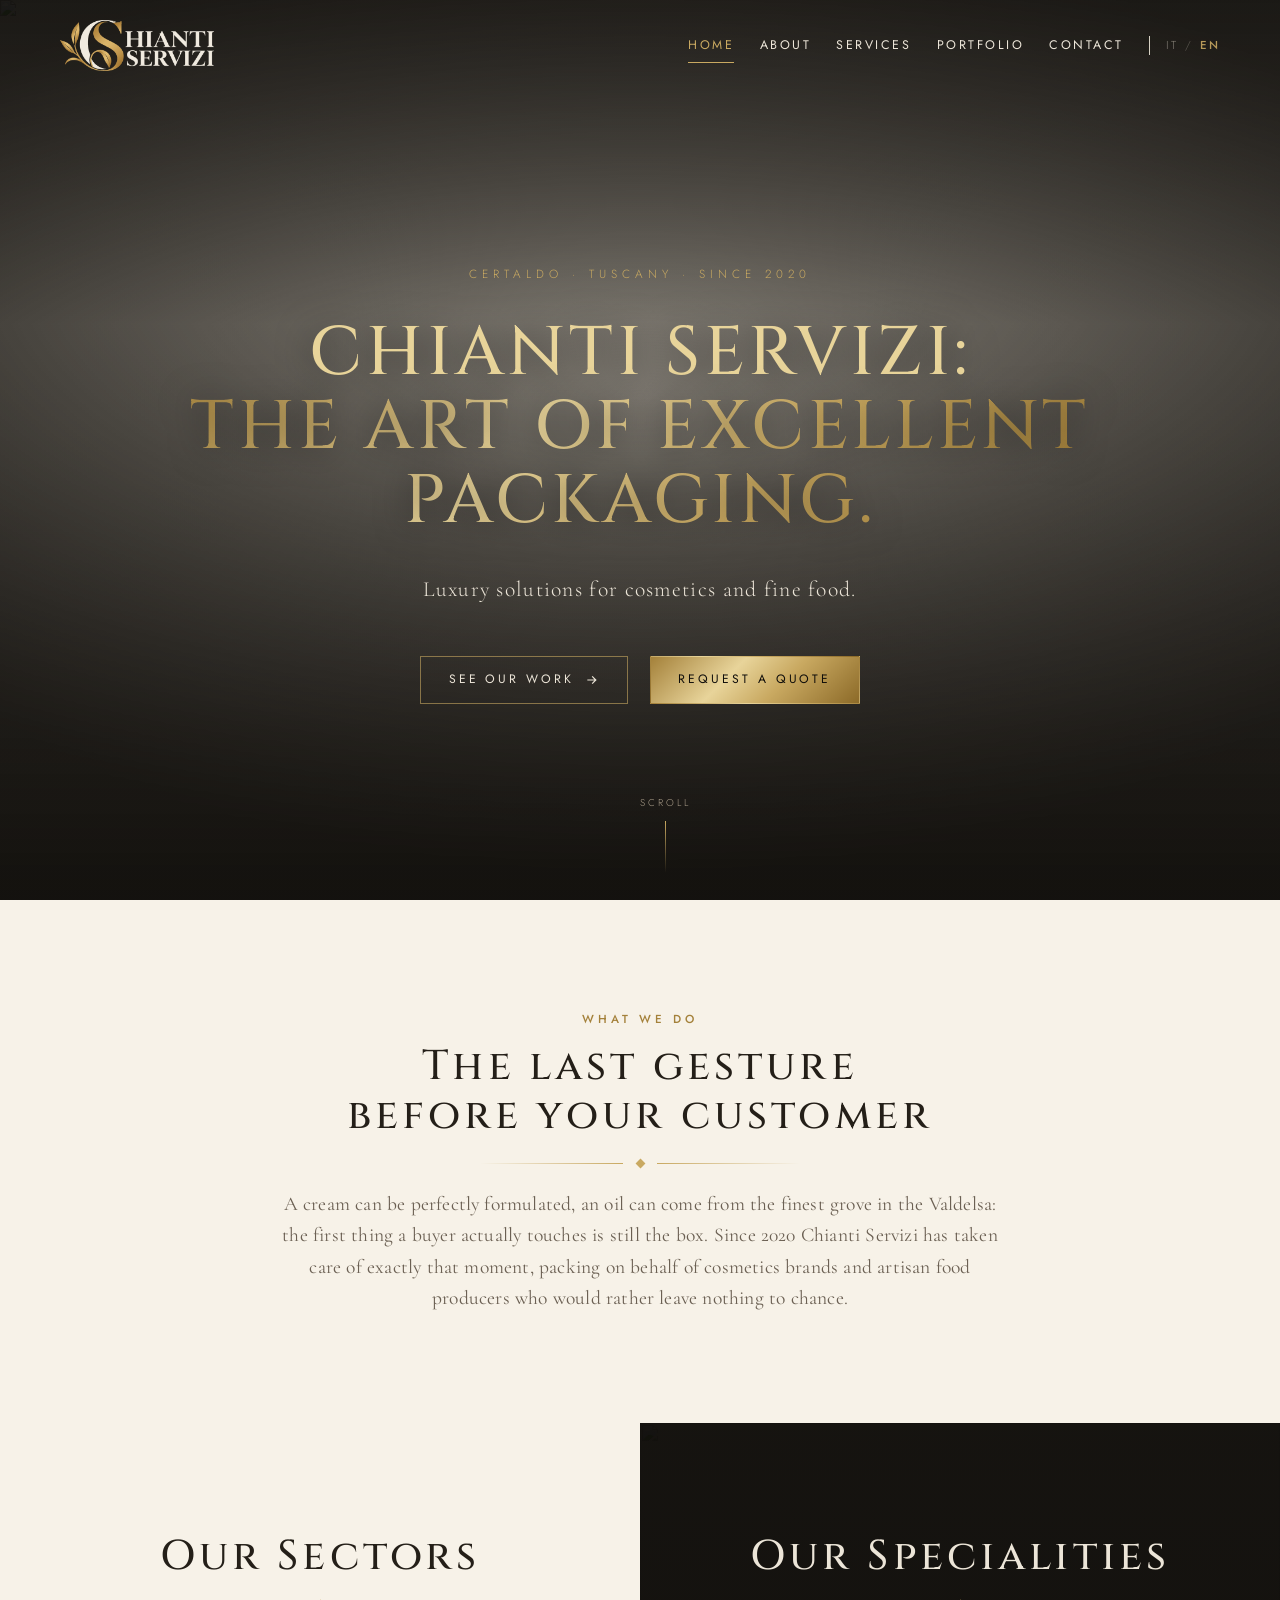
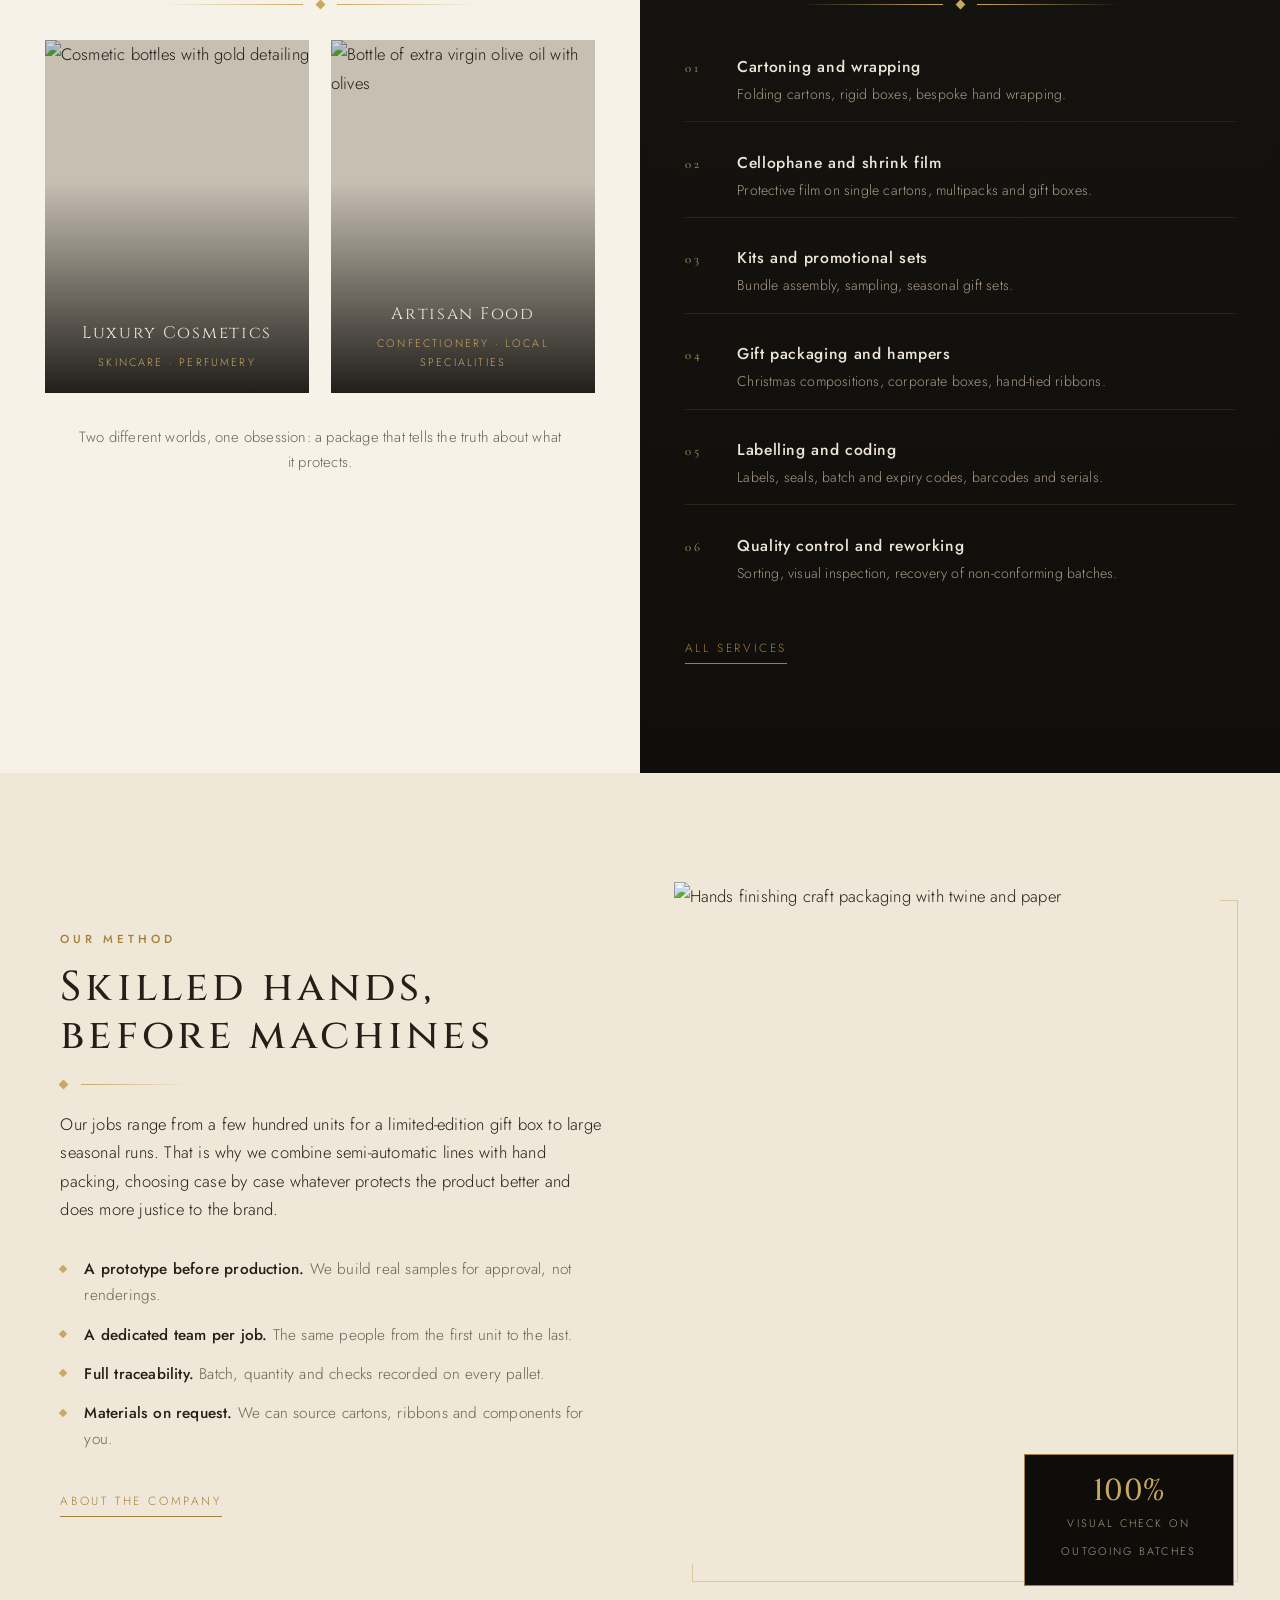
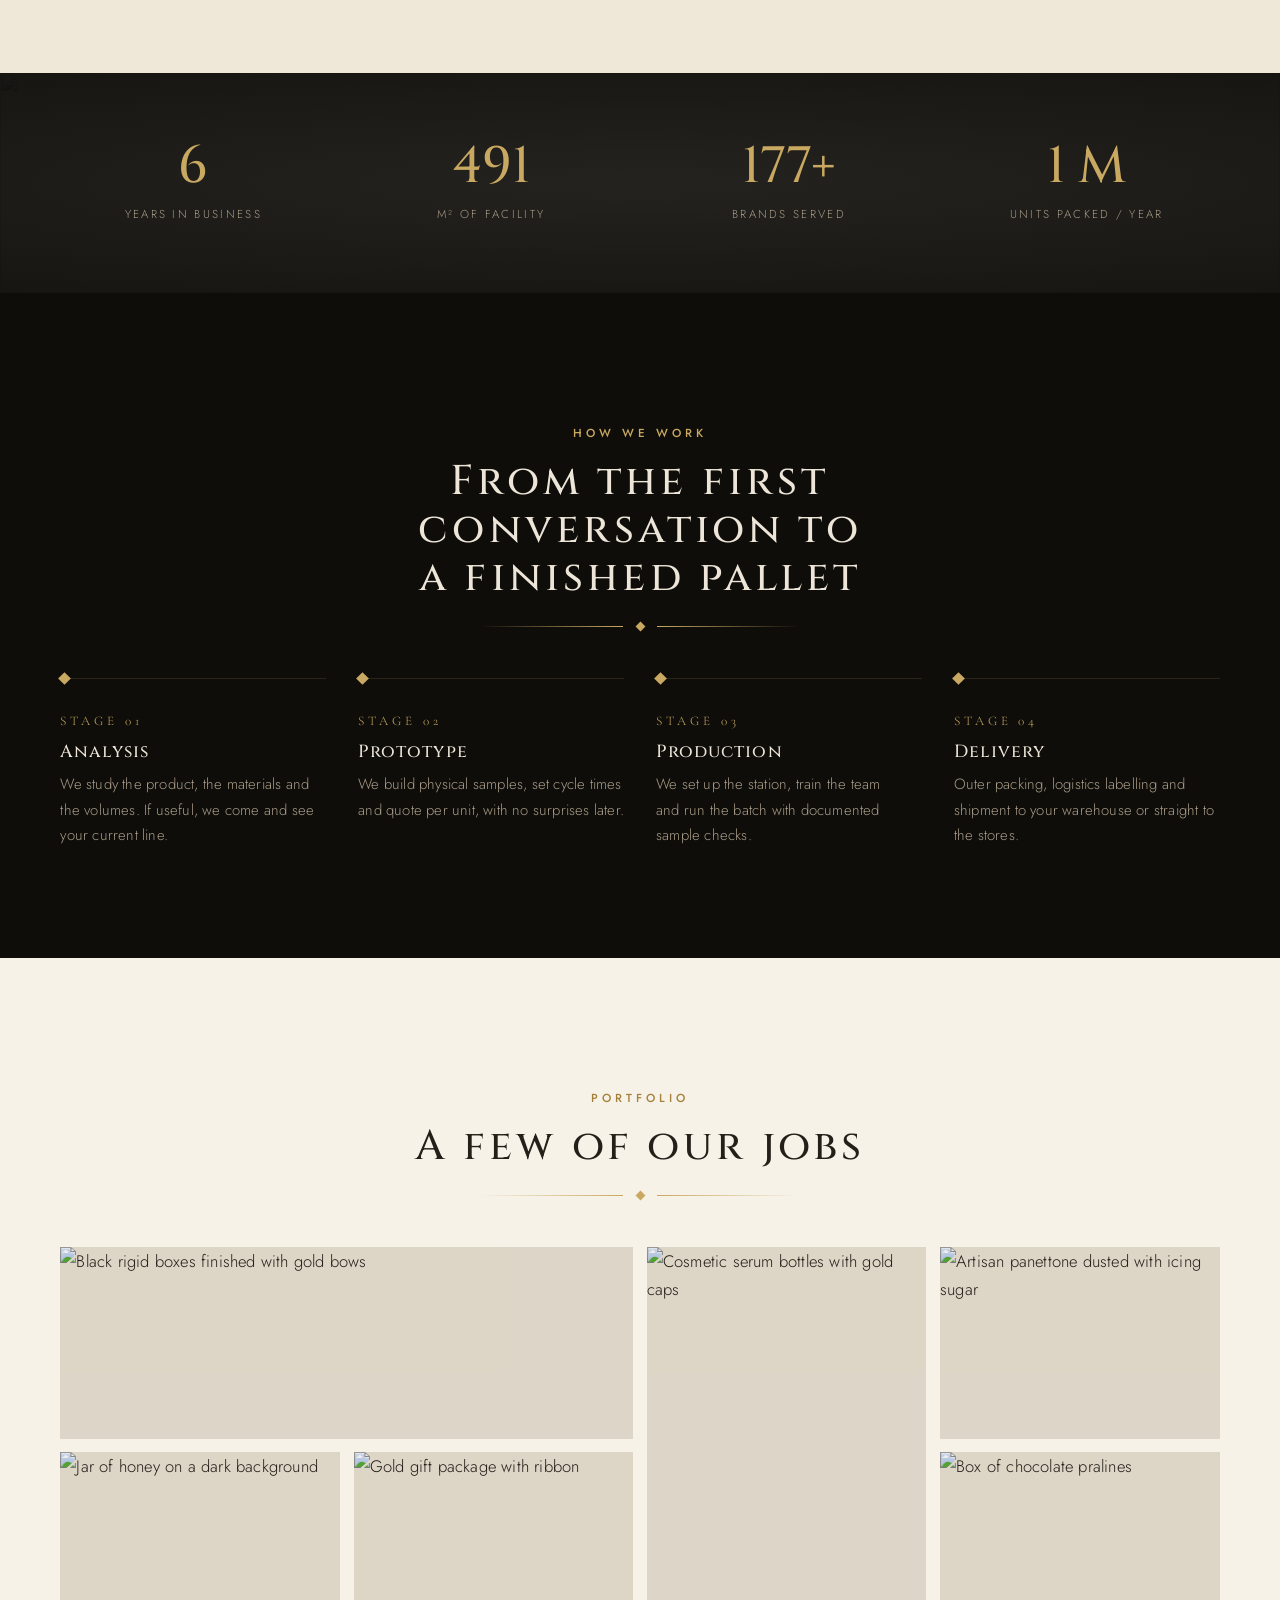
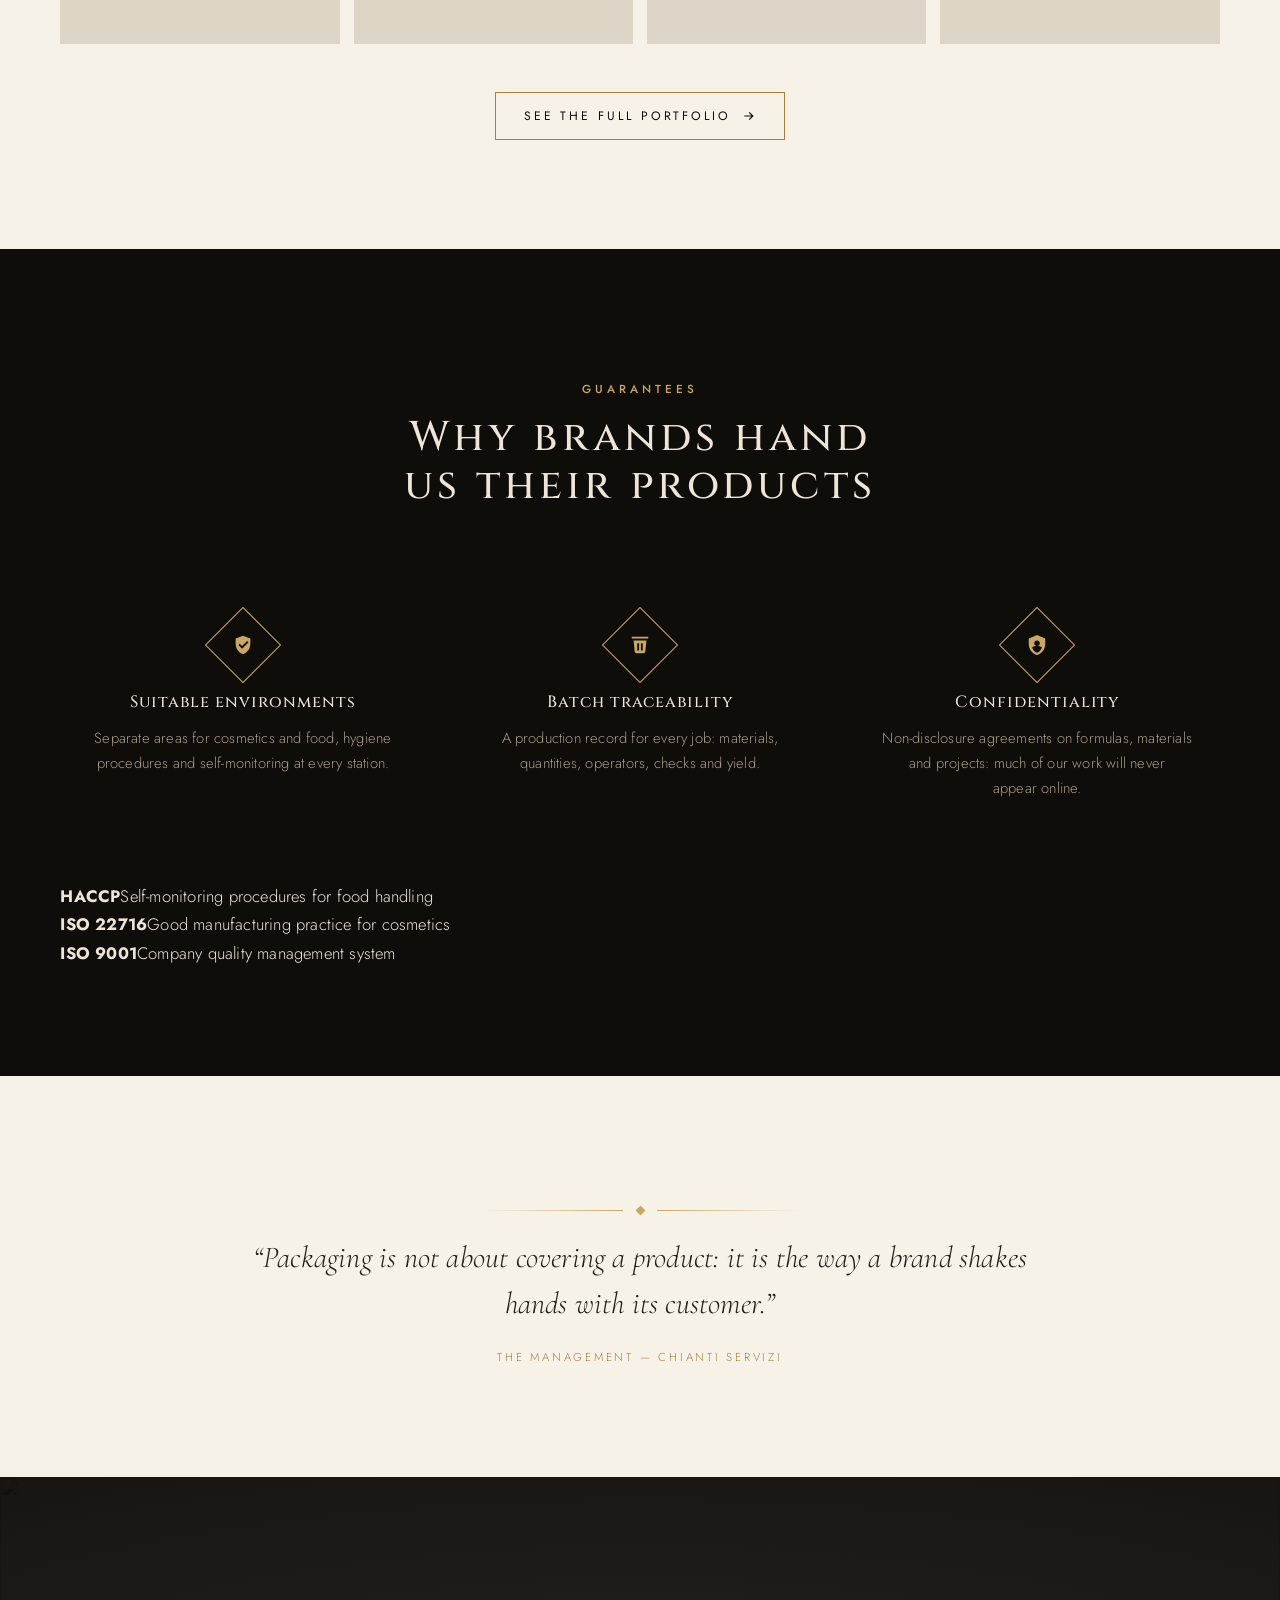
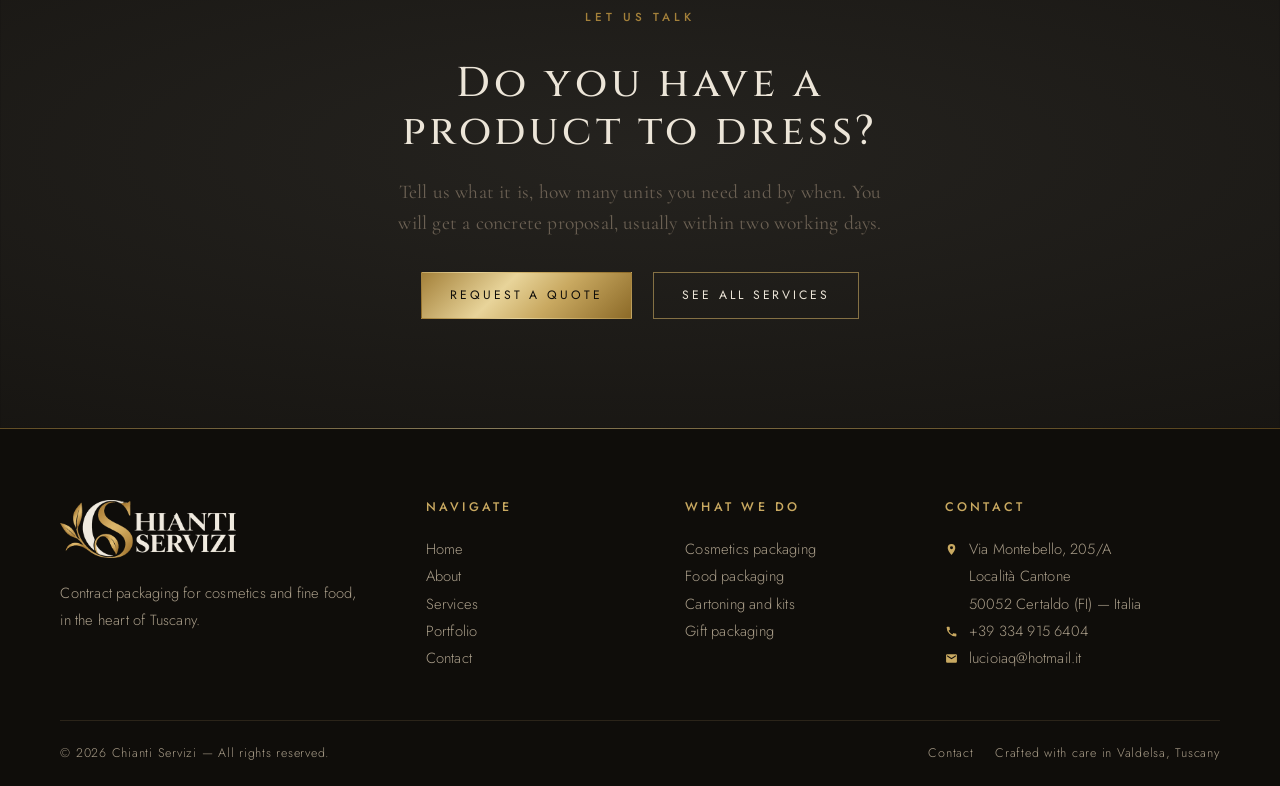
==== commit c8fc949a: "correzioni 1" ====
--- a/en/index.html
+++ b/en/index.html
@@ -4,7 +4,7 @@
 <meta charset="utf-8">
 <meta name="viewport" content="width=device-width, initial-scale=1">
 <title>Chianti Servizi | Fine Contract Packaging | Cosmetics &amp; Food</title>
-<meta name="description" content="Contract packaging for cosmetics and fine food in Poggibonsi, Tuscany. Cartoning, cellophane wrapping, promotional kits, rigid boxes and hand-finished gift packaging.">
+<meta name="description" content="Contract packaging for cosmetics and fine food in Certaldo, Tuscany. Cartoning, cellophane wrapping, promotional kits, rigid boxes and hand-finished gift packaging.">
 <meta name="theme-color" content="#0f0d0a">
 <link rel="canonical" href="./index.html">
 <link rel="alternate" hreflang="it" href="../index.html">
@@ -38,16 +38,15 @@
   "description": "Contract packaging for the cosmetics and food industries.",
   "address": {
     "@type": "PostalAddress",
-    "streetAddress": "Via Rossini, 2",
-    "postalCode": "53036",
-    "addressLocality": "Poggibonsi",
-    "addressRegion": "SI",
+    "streetAddress": "Via Montebello, 205/A - Localita Cantone",
+    "postalCode": "50052",
+    "addressLocality": "Certaldo",
+    "addressRegion": "FI",
     "addressCountry": "IT"
   },
-  "geo": { "@type": "GeoCoordinates", "latitude": 43.4686, "longitude": 11.1474 },
-  "telephone": "+39 0577 000 000",
-  "email": "info@chiantiservizi.it",
-  "vatID": "01415280526"
+  "geo": { "@type": "GeoCoordinates", "latitude": 43.5925, "longitude": 11.0285 },
+  "telephone": "+39 334 915 6404",
+  "email": "lucioiaq@hotmail.it"
 }
 </script>
 </head>
@@ -73,7 +72,7 @@
            alt="Cosmetic bottles and jars with gold finishes on a dark background" width="2000" height="1333" fetchpriority="high">
     </div>
     <div class="hero__content">
-      <p class="hero__kicker">Poggibonsi &middot; Tuscany &middot; since 1998</p>
+      <p class="hero__kicker">Certaldo &middot; Tuscany &middot; since 2020</p>
       <h1>Chianti Servizi: <span class="gold-text">the art of excellent packaging.</span></h1>
       <p class="hero__sub">Luxury solutions for cosmetics and fine food.</p>
       <div class="hero__actions">
@@ -98,7 +97,7 @@
       <div class="orn orn--tight" data-reveal style="--reveal-delay:140ms"><i></i></div>
       <p class="lead" data-reveal style="--reveal-delay:200ms">
         A cream can be perfectly formulated, an oil can come from the finest grove in the Valdelsa:
-        the first thing a buyer actually touches is still the box. For more than twenty years
+        the first thing a buyer actually touches is still the box. Since 2020
         Chianti Servizi has taken care of exactly that moment, packing on behalf of cosmetics brands
         and artisan food producers who would rather leave nothing to chance.
       </p>
@@ -190,11 +189,11 @@
     <div class="wrap">
       <div class="stats" data-reveal-stagger>
         <div class="stat" data-reveal>
-          <div class="stat__value"><span data-count="25">25</span>+</div>
+          <div class="stat__value"><span data-count="6">6</span></div>
           <p class="stat__label">Years in business</p>
         </div>
         <div class="stat" data-reveal>
-          <div class="stat__value"><span data-count="3500">3,500</span></div>
+          <div class="stat__value"><span data-count="500">500</span></div>
           <p class="stat__label">m&sup2; of facility</p>
         </div>
         <div class="stat" data-reveal>
@@ -202,7 +201,7 @@
           <p class="stat__label">Brands served</p>
         </div>
         <div class="stat" data-reveal>
-          <div class="stat__value"><span data-count="4">4</span> M</div>
+          <div class="stat__value"><span data-count="1">1</span> M</div>
           <p class="stat__label">Units packed / year</p>
         </div>
       </div>
